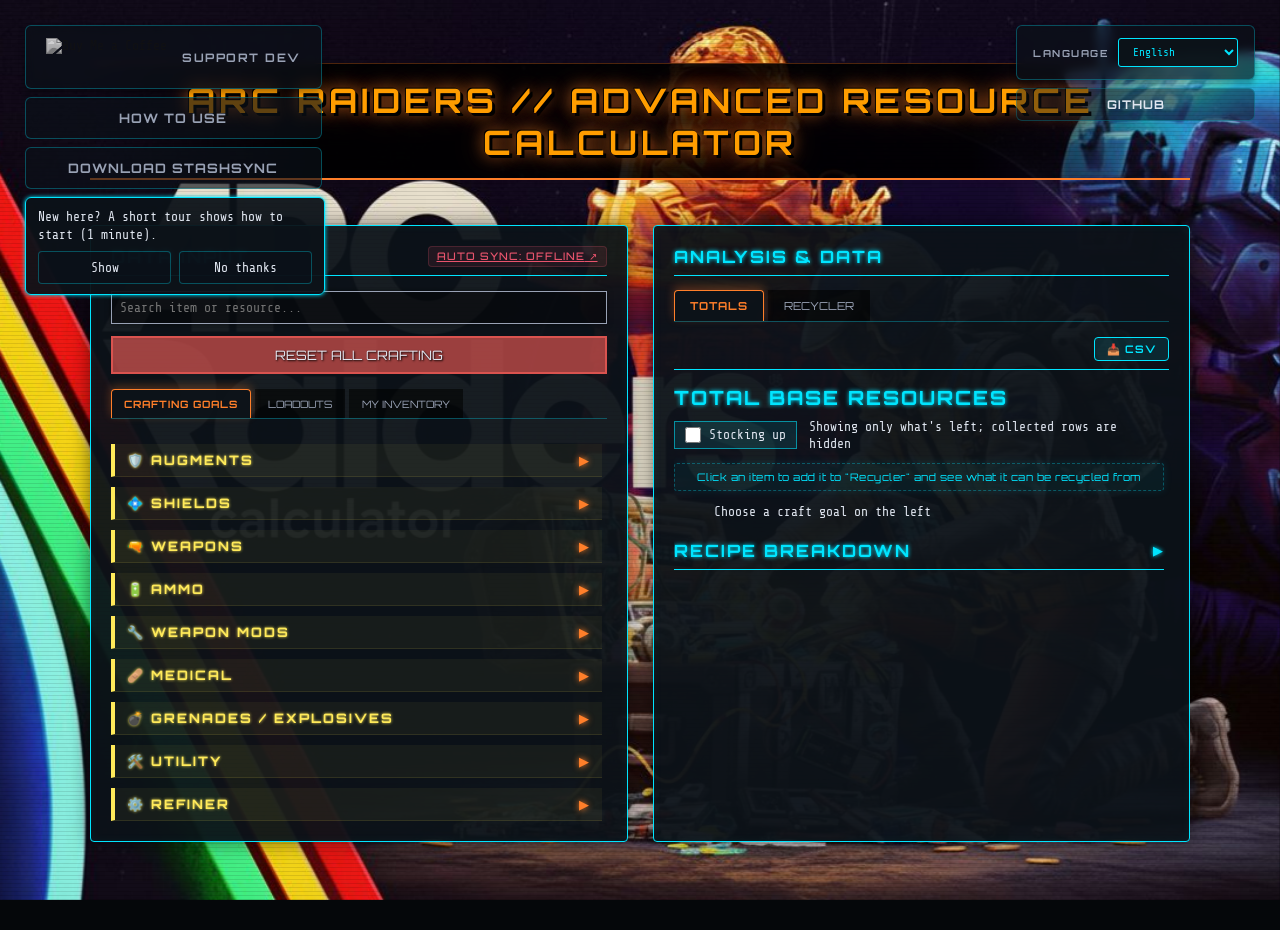
==== index.html @ 9587fd15 "Publish the craft-goal overlay and the current workshop recipes. Stocking up keeps the full material" ====
<!DOCTYPE html>
<html lang="en">

<head>
    <meta charset="UTF-8">
    <meta name="viewport" content="width=device-width, initial-scale=1.0">
    <title>ARC Raiders // Advanced Resource Calculator</title>

    <link rel="icon" href="favicon.ico" sizes="any">
    <link rel="icon" type="image/png" href="favicon.png">
    <link rel="stylesheet" href="style.css?v=49">
</head>

<body>

    <div class="tour-anchor tour-anchor-desktop">
        <a href='https://ko-fi.com/U7U21PU1TF' target='_blank' class="kofi-widget kofi-desktop" aria-label="Support via Ko-fi">
            <img src='https://storage.ko-fi.com/cdn/kofi6.png?v=6' alt='Buy Me a Coffee' />
        </a>
        <button type="button" class="tour-open-btn" data-i18n="tourHow">How to use</button>
        <a class="tour-open-btn tour-download-btn" data-i18n="tourDownload" href="https://github.com/Arccalc/StashSync/releases/latest" target="_blank" rel="noopener">Download StashSync</a>
        <div id="tour-nudge" class="tour-nudge" hidden>
            <p data-i18n="tourNudge">New here? A short tour shows how to start (1 minute).</p>
            <div class="tour-nudge-actions">
                <button type="button" id="tour-nudge-show" data-i18n="tourNudgeShow">Show</button>
                <button type="button" id="tour-nudge-hide" data-i18n="tourNudgeHide">No thanks</button>
            </div>
        </div>
        <div id="tour-menu" class="tour-menu" hidden role="dialog" aria-labelledby="tour-menu-title">
            <div class="tour-menu-head">
                <p id="tour-menu-title" data-i18n="tourHow">How to use</p>
                <button type="button" class="tour-menu-x" data-i18n-aria="tourMenuClose" aria-label="Close">×</button>
            </div>
            <button type="button" data-tour-go="start">
                <span class="tour-menu-name" data-i18n="tourStartTitle">How to start</span>
                <span class="tour-menu-desc" data-i18n="tourStartDesc">Where to begin</span>
            </button>
            <button type="button" data-tour-go="loadouts">
                <span class="tour-menu-name" data-i18n="tourLoadTitle">Loadouts</span>
                <span class="tour-menu-desc" data-i18n="tourLoadDesc">Save a set of gear</span>
            </button>
            <button type="button" data-tour-go="recycler">
                <span class="tour-menu-name" data-i18n="tourRecTitle">Recycler</span>
                <span class="tour-menu-desc" data-i18n="tourRecDesc">What a material comes from</span>
            </button>
        </div>
    </div>

    <div class="lang-stack">
        <div class="lang-switcher lang-desktop" data-i18n-title="langLabel" title="Language">
            <label for="lang-select" class="lang-label" data-i18n="langLabel">Language</label>
            <select id="lang-select" data-i18n-aria="langLabel" aria-label="Language">
                <option value="en">English</option>
                <option value="ru">Русский</option>
                <option value="de">Deutsch</option>
                <option value="fr">Français</option>
            </select>
        </div>
        <a class="source-link" href="https://github.com/Arccalc/arccalc.github.io" target="_blank" rel="noopener" data-i18n="sourceLink" data-i18n-title="sourceLinkTitle" title="Source code">GitHub</a>
    </div>

    <div class="container">
        <h1 class="main-title" data-i18n="mainTitle">ARC Raiders // Advanced Resource Calculator</h1>

        <div class="panel" id="input-panel">
            <div class="panel-header">
                <h2 class="panel-title" data-i18n="dataInput">Data Input</h2>
                <div class="panel-header-tools">
                    <div class="tour-anchor tour-anchor-mobile">
                        <a href='https://ko-fi.com/U7U21PU1TF' target='_blank' class="kofi-widget kofi-mobile" aria-label="Support via Ko-fi">
                            <img src='https://storage.ko-fi.com/cdn/kofi6.png?v=6' alt='Buy Me a Coffee' />
                        </a>
                        <button type="button" class="tour-open-btn" data-i18n="tourHow">How to use</button>
                        <a class="tour-open-btn tour-download-btn" data-i18n="tourDownload" href="https://github.com/Arccalc/StashSync/releases/latest" target="_blank" rel="noopener">Download StashSync</a>
                    </div>
                    <span id="auto-sync-status" class="sync-status offline" data-i18n="autoSyncOffline" data-tour="sync-badge">Auto Sync: Offline</span>
                </div>
            </div>

            <input type="text" id="search-input" data-tour="goals-search" data-i18n-placeholder="searchPlaceholder" placeholder="Search item or resource...">
            <button id="reset-button" data-i18n="resetAll" data-i18n-aria="resetAllAria" aria-label="Reset all crafting, inventory and loadouts.">RESET ALL
                CRAFTING</button>

            <div class="tabs">
                <button class="tab-btn active" data-tab="craft-goals" data-tour="tab-goals" data-i18n="tabGoals">Crafting Goals</button>
                <button class="tab-btn" data-tab="loadouts" data-tour="tab-loadouts" data-i18n="tabLoadouts">Loadouts</button>
                <button class="tab-btn" data-tab="inventory-input" data-tour="tab-inventory" data-i18n="tabInventory">My Inventory</button>
            </div>

            <div class="panel-content">
                <div id="craft-goals" class="tab-content active">
                    <div id="items-container"></div>
                </div>

                <div id="loadouts" class="tab-content">
                    <div id="saved-loadouts-container">
                        <h4 class="section-label" data-i18n="savedLoadouts">SAVED LOADOUTS</h4>
                        <div id="saved-loadouts-list" class="saved-list" data-tour="loadout-list">
                            <div class="empty-state-small" data-i18n="noSavedLoadouts">No saved loadouts yet.</div>
                        </div>
                    </div>

                    <div class="loadout-controls-wrapper compact-toolbar">
                        <div class="toolbar-group main">
                            <input type="text" id="loadout-name-input" data-tour="loadout-name" data-i18n-placeholder="loadoutNamePh" placeholder="Loadout Name (e.g. Eco Run)"
                                class="loadout-input">
                        </div>

                        <div class="toolbar-group actions">
                            <div class="multiplier-wrapper-compact">
                                <span class="mult-label" data-i18n="qty">QTY:</span>
                                <div class="qty-stepper" data-tour="loadout-qty">
                                    <button id="loadout-dec" class="stepper-btn">−</button>
                                    <input type="number" id="loadout-multiplier" value="1" min="1"
                                        class="loadout-input-number">
                                    <button id="loadout-inc" class="stepper-btn">+</button>
                                </div>
                            </div>

                            <button id="save-loadout-btn" class="action-btn primary" data-tour="loadout-save" data-i18n="save">SAVE</button>

                            <button id="clear-loadout-btn" class="icon-btn-danger" data-i18n-title="clearLoadout" title="Clear Current Loadout">
                                🗑️
                            </button>
                        </div>
                    </div>

                    <div class="loadout-ui" data-tour="loadout-slots">
                        <div class="loadout-section">
                            <h4 class="section-label" data-i18n="equipment">EQUIPMENT</h4>
                            <div class="loadout-row equipment-row">
                                <div class="loadout-slot" data-slot="gear" data-filter="Gear Sets">
                                    <div class="slot-placeholder" data-i18n="slotAmplifier">Augment</div>
                                </div>
                                <div class="loadout-slot" data-slot="shield" data-filter="Shields">
                                    <div class="slot-placeholder" data-i18n="slotShield">Shield</div>
                                </div>
                                <div class="loadout-slot weapon-slot" data-slot="primary" data-filter="Weapons">
                                    <div class="slot-placeholder" data-i18n="slotPrimary">Primary</div>
                                </div>
                                <div class="loadout-slot weapon-slot" data-slot="secondary" data-filter="Weapons">
                                    <div class="slot-placeholder" data-i18n="slotSecondary">Secondary</div>
                                </div>
                            </div>
                            <div id="loadout-amp" class="amp-loadout"></div>
                        </div>

                        <div class="loadout-section">
                            <h4 class="section-label" id="backpack-label" data-i18n="backpack">BACKPACK</h4>
                            <div class="backpack-grid" id="backpack-grid"></div>
                        </div>

                        <div class="loadout-section">
                            <h4 class="section-label" data-i18n="pockets">POCKETS & UTILITY</h4>
                            <div class="loadout-row pockets-row">
                                <div id="quick-use-grid" class="flex-group"></div>
                                <div id="dynamic-utility-container" class="flex-group"></div>
                                <div id="secure-pocket-grid" class="flex-group"></div>
                            </div>
                        </div>
                    </div>
                </div>

                <div id="inventory-input" class="tab-content">
                    <div class="inventory-net-worth-card">
                        <span class="net-worth-label" data-i18n="totalInvValue">TOTAL INVENTORY VALUE</span>
                        <div id="total-net-worth" class="net-worth-amount">0 ©</div>
                    </div>

                    <div style="display: flex; gap: 8px; margin-bottom: 15px; flex-wrap: wrap;">
                        <button id="reset-inventory-btn" style="margin-bottom: 0; flex: 1; min-width: 120px;" data-i18n="resetInv">RESET INVENTORY ONLY</button>
                        <button id="filter-hide-empty" class="inv-filter-btn" data-i18n-title="filterHideEmpty" title="Hide Empty">🧹</button>
                        <button id="filter-show-required" class="inv-filter-btn" data-i18n-title="filterNeeded" title="Needed for Craft">🛠️</button>
                    </div>

                    <div id="inventory-container"></div>
                </div>
            </div>
        </div>

        <div class="panel" id="output-panel">
            <h2 class="panel-title" data-i18n="analysis">Analysis & Data</h2>

            <div class="tabs" style="margin-bottom: 15px;">
                <button class="out-tab-btn active" data-tab="output-totals" data-tour="tab-totals" data-i18n="totals">Totals</button>
                <button class="out-tab-btn" data-tab="output-scrapper" data-tour="tab-recycler" data-i18n="recycler">Recycler</button>
            </div>

            <div class="panel-header-wrapper"
                style="display: flex; justify-content: flex-end; align-items: center; border-bottom: 1px solid var(--color-neon-blue); margin-bottom: 15px; padding-bottom: 8px;">
                <button id="export-btn" class="icon-btn" data-action="export-csv" data-i18n-title="exportCsv" title="Export to CSV">📥 CSV</button>
            </div>

            <div class="panel-content">

                <div id="output-totals" class="out-tab-content active">
                    <div class="total-head-row">
                        <h2 class="panel-title total-header"
                            style="border: none; margin: 0; padding: 0;" data-i18n="totalBase">Total Base Resources</h2>
                    </div>
                    <div class="stock-ahead-row" data-tour="stock-toggle">
                        <label class="stock-ahead" for="stock-ahead-toggle">
                            <input type="checkbox" id="stock-ahead-toggle">
                            <span data-i18n="stockAhead">Stocking up</span>
                        </label>
                        <p class="stock-ahead-note" id="stock-ahead-note"></p>
                    </div>

                    <div class="resource-tip-wrap">
                        <div class="interaction-tip resource-tip" id="resource-tip">
                            <span class="resource-tip-text" data-i18n="tipClickResource">Click an item to add it to "Recycler" and see what it can be recycled from</span>
                        </div>
                    </div>

                    <ul id="base-total-list">
                        <div class="empty-state" data-i18n="selectItems">Choose a craft goal on the left</div>
                    </ul>

                    <h2 class="panel-title accordion-title collapsed" data-target="recipe-breakdown-content" data-i18n-acc="recipeBreakdown" data-tour="totals-recipe">Recipe
                        Breakdown <span class="toggle-icon">▶</span></h2>
                    <div id="recipe-breakdown-content" class="accordion-content collapsed" data-tour="totals-recipe-body">
                        <div class="accordion-content-inner">
                            <ul id="recipe-breakdown-list"></ul>
                        </div>
                    </div>
                </div>

                <div id="output-scrapper" class="out-tab-content">
                    <div class="recycler-search">
                        <input type="search" id="recycler-search" data-tour="recycler-search" class="recycler-search-input" autocomplete="off"
                            data-i18n-placeholder="recycleSearch" data-i18n-aria="recycleSearchLabel"
                            placeholder="Find a material…" aria-label="Find a material">
                        <div id="recycler-suggest" class="recycler-suggest" hidden></div>
                    </div>
                    <p class="resource-subtitle" data-i18n="recycleHint">Items that can be recycled into each material.</p>
                    <div id="recycler-cards" class="recycler-cards"></div>
                </div>
            </div>
        </div>
    </div>

    <div id="item-selector-modal" class="modal hidden">
        <div class="modal-content">
            <div class="modal-header">
                <h3 data-i18n="selectItem">Select Item</h3><button id="close-modal-btn">×</button>
            </div>
            <input type="text" id="modal-search" data-i18n-placeholder="modalSearch" placeholder="Search...">
            <div id="modal-items-list" class="modal-list"></div>
        </div>
    </div>

    <script src="items.js?v=7"></script>
    <script src="i18n_items.js?v=2"></script>
    <script src="i18n.js?v=34"></script>
    <script src="amplify.js?v=2"></script>
    <script src="script.js?v=45"></script>
    <link rel="stylesheet" href="tour.css?v=5">
    <script src="tour.js?v=11"></script>
</body>

</html>
---- style.css ----
/* ========================================= */
/* I. CSS VARIABLES & NEON REFINEMENT */
/* ========================================= */
:root {
    --color-neon-blue: #00e5ff;
    --color-accent-orange: #ff7f2a;
    --color-highlight-yellow: #ffea5a;
    --color-neon-gold: #ffb000;
    --neon-glow-gold: 0 0 6px var(--color-neon-gold);
    --color-dark-bg: rgba(3, 5, 8, 1);
    --color-panel: rgba(12, 18, 25, 0.95);
    --color-text: #e0e6f0;
    --color-text-dim: #99a2b5;
    --color-missing: #e9546d;
    --color-enough: #4caf50;

    --neon-glow-blue-sm: 0 0 4px var(--color-neon-blue);
    --neon-glow-blue-lg: 0 0 8px var(--color-neon-blue), 0 0 16px rgba(0, 229, 255, 0.4);
    --neon-glow-orange: 0 0 6px var(--color-accent-orange);
    --neon-glow-yellow-sm: 0 0 3px var(--color-highlight-yellow);
    --shadow-inset: inset 0 0 10px rgba(0, 229, 255, 0.05);
    --border-panel: 1px solid var(--color-neon-blue);
}

/* ========================================= */
/* II. BASE STYLES & LAYOUT */
/* ========================================= */

@font-face {
    font-family: 'Orbitron';
    font-style: normal;
    font-weight: 400 700;
    font-display: swap;
    src: url('fonts/orbitron.woff2') format('woff2');
}

@font-face {
    font-family: 'Share Tech Mono';
    font-style: normal;
    font-weight: 400;
    font-display: swap;
    src: url('fonts/share-tech-mono.woff2') format('woff2');
}

html {
    font-size: 13px;
}

body {
    margin: 0;
    padding: 0;
    background-color: #05070a;
    font-family: 'Share Tech Mono', monospace;
    color: var(--color-text);
    min-height: 100vh;
}

body::before {
    content: "";
    position: fixed;
    inset: 0;
    background: url('bg.jpg') no-repeat center center;
    background-size: cover;
    pointer-events: none;
    z-index: 0;
}

body::after {
    content: "";
    position: fixed;
    inset: 0;
    background: repeating-linear-gradient(0deg, rgba(0, 0, 0, 0.1), rgba(0, 0, 0, 0.1) 1px, transparent 1px, transparent 4px);
    pointer-events: none;
    z-index: 10;
}

.container {
    max-width: 1100px;
    margin: 30px auto;
    padding: 10px;
    display: grid;
    grid-template-columns: 1fr 1fr;
    gap: 25px;
    position: relative;
    z-index: 20;
}

h1,
h2,
h3 {
    font-family: 'Orbitron', sans-serif;
    text-transform: uppercase;
    letter-spacing: 2px;
}

h1.main-title {
    grid-column: 1 / -1;
    text-align: center;
    font-size: 2.6rem;
    font-weight: 900;
    color: #ff9d00;
    text-shadow: 3px 3px 0 #000, -1px -1px 0 #000, 0 0 15px rgba(255, 127, 42, 0.8), 0 0 30px rgba(255, 127, 42, 0.4);
    margin-bottom: 20px;
    background: linear-gradient(90deg, transparent 0%, rgba(0, 0, 0, 0.9) 20%, rgba(0, 0, 0, 0.9) 80%, transparent 100%);
    border-bottom: 2px solid var(--color-accent-orange);
    border-top: 1px solid rgba(255, 127, 42, 0.3);
    padding: 15px 0;
    position: relative;
    z-index: 50;
    letter-spacing: 4px;
}

/* Выбор языка: зеркально Support Dev — fixed справа сверху (Support слева сверху) */
.lang-switcher {
    display: flex;
    align-items: center;
    gap: 10px;
    background: rgba(12, 18, 25, 0.65);
    padding: 12px 16px;
    border: 1px solid rgba(0, 229, 255, 0.3);
    border-radius: 6px;
    backdrop-filter: blur(5px);
    box-shadow: 0 4px 6px rgba(0, 0, 0, 0.3);
    box-sizing: border-box;
    z-index: 2000;
}

.lang-stack {
    position: fixed;
    top: 25px;
    right: 25px;
    z-index: 2000;
    display: flex;
    flex-direction: column;
    align-items: stretch;
    gap: 8px;
    width: max-content;
}

.lang-desktop {
    position: static;
    top: auto;
    right: auto;
}

.lang-label {
    font-size: 0.75rem;
    color: var(--color-text-dim);
    text-transform: uppercase;
    letter-spacing: 1.5px;
    font-family: 'Orbitron', sans-serif;
    font-weight: 700;
    white-space: nowrap;
}

#lang-select {
    background: rgba(12, 18, 25, 0.95);
    color: var(--color-neon-blue);
    border: 1px solid var(--color-neon-blue);
    font-family: 'Share Tech Mono', monospace;
    font-size: 0.85rem;
    padding: 6px 10px;
    cursor: pointer;
    border-radius: 3px;
    min-width: 120px;
}

#lang-select:focus {
    outline: none;
    box-shadow: var(--neon-glow-blue-sm);
}

.sim-note {
    font-size: 0.75rem;
    color: var(--color-text-dim);
}

/* ========================================= */
/* III. PANEL STYLING & STRUCTURE */
/* ========================================= */

.panel {
    background: var(--color-panel);
    border: var(--border-panel);
    padding: 20px;
    box-shadow: var(--shadow-inset), 0 0 20px rgba(0, 0, 0, 0.5);
    position: relative;
    overflow: hidden;
    display: flex;
    flex-direction: column;
    border-radius: 4px;
}

#input-panel,
#output-panel {
    max-height: 88vh;
}

#input-panel .panel-content,
#output-panel .panel-content {
    overflow-y: auto;
    overflow-anchor: none;
    overscroll-behavior: contain;
    scroll-behavior: auto;
    scrollbar-gutter: stable;
    scrollbar-width: thin;
    scrollbar-color: var(--color-accent-orange) rgba(0, 0, 0, 0.3);
    padding-right: 5px;
    margin-right: -10px;
    flex: 1;
}

.panel::before {
    content: '';
    position: absolute;
    top: -4px;
    left: -4px;
    width: 12px;
    height: 12px;
    border-top: 2px solid var(--color-highlight-yellow);
    border-left: 2px solid var(--color-highlight-yellow);
}

.panel::after {
    content: '';
    position: absolute;
    bottom: -4px;
    right: -4px;
    width: 12px;
    height: 12px;
    border-bottom: 2px solid var(--color-highlight-yellow);
    border-right: 2px solid var(--color-highlight-yellow);
}

h2.panel-title {
    font-size: 1.3rem;
    color: var(--color-neon-blue);
    border-bottom: 1px solid var(--color-neon-blue);
    padding-bottom: 8px;
    margin-top: 0;
    text-shadow: var(--neon-glow-blue-sm);
    flex-shrink: 0;
}

h2.panel-title.total-header {
    font-size: 1.5rem;
    padding-bottom: 8px;
    margin-bottom: 12px;
    text-align: left;
}

/* ========================================= */
/* IV. TABS & SEARCH */
/* ========================================= */
.tabs {
    display: flex;
    margin-bottom: 15px;
    border-bottom: 1px solid rgba(0, 229, 255, 0.3);
    flex-shrink: 0;
}

.tabs {
    flex-wrap: wrap;
    row-gap: 6px;
}

.tab-btn {
    background: rgba(0, 0, 0, 0.6);
    color: var(--color-text-dim);
    border: 1px solid transparent;
    border-bottom: none;
    padding: 8px 12px;
    cursor: pointer;
    font-family: 'Orbitron', sans-serif;
    text-transform: uppercase;
    transition: all 0.2s;
    margin-right: 4px;
    font-size: 0.78rem;
    letter-spacing: 0;
    white-space: normal;
    line-height: 1.25;
    text-align: center;
}

.tab-btn:hover {
    color: var(--color-text);
}

.tab-btn.active {
    background: var(--color-panel);
    color: var(--color-accent-orange);
    border-color: var(--color-accent-orange);
    border-radius: 4px 4px 0 0;
    font-weight: bold;
    box-shadow: 0 -3px 10px rgba(255, 127, 42, 0.3);
    z-index: 1;
    position: relative;
    letter-spacing: 1px;
}

.tab-content {
    display: none;
}

.tab-content.active {
    display: block;
}

#search-input,
#modal-search {
    width: 100%;
    padding: 8px;
    margin-bottom: 12px;
    background: rgba(0, 0, 0, 0.4);
    border: 1px solid var(--color-text-dim);
    color: var(--color-text);
    font-family: 'Share Tech Mono', monospace;
    font-size: 1rem;
    box-sizing: border-box;
    box-shadow: 0 0 5px rgba(0, 0, 0, 0.5);
    transition: border-color 0.2s;
    flex-shrink: 0;
}

#search-input:focus,
#modal-search:focus {
    outline: none;
    border-color: var(--color-neon-blue);
    box-shadow: 0 0 8px rgba(0, 229, 255, 0.5);
}

#reset-button,
#reset-inventory-btn {
    width: 100%;
    margin: 0 0 15px;
    display: block;
    height: 38px;
    font-size: 1rem;
    font-family: 'Orbitron', sans-serif;
    border: 2px solid #d9534f;
    color: var(--color-text);
    text-shadow: 1px 1px 2px #000;
    background: rgba(217, 83, 79, 0.7);
    transition: all 0.2s;
    box-sizing: border-box;
    cursor: pointer;
    flex-shrink: 0;
}

#reset-button:hover,
#reset-inventory-btn:hover {
    background: #d9534f;
    box-shadow: 0 0 15px #d9534f;
}

/* ========================================= */
/* V. OUTPUT & COMPONENTS */
/* ========================================= */

.output-divider {
    border-left: 3px solid var(--color-accent-orange);
    padding: 4px 10px;
    margin: 15px 0 8px;
    font-family: 'Orbitron', sans-serif;
    font-size: 0.85rem;
    color: var(--color-accent-orange);
    text-transform: uppercase;
    background: rgba(255, 127, 42, 0.08);
    letter-spacing: 1px;
}

.category-title {
    color: var(--color-highlight-yellow);
    margin: 10px 0 0;
    display: flex;
    align-items: center;
    font-size: 1rem;
    cursor: pointer;
    justify-content: space-between;
    transition: background 0.2s, box-shadow 0.2s;
    padding: 8px 12px;
    background: rgba(255, 234, 90, 0.05);
    border-left: 4px solid var(--color-highlight-yellow);
    border-bottom: 1px solid rgba(255, 234, 90, 0.2);
    user-select: none;
    font-family: 'Orbitron', sans-serif;
    text-shadow: var(--neon-glow-yellow-sm);
}

.category-title:hover {
    background: rgba(255, 234, 90, 0.1);
    box-shadow: 0 0 10px rgba(255, 234, 90, 0.2);
}

.category-title.collapsed {
    border-bottom: 1px solid rgba(255, 234, 90, 0.1);
}

.category-title .toggle-icon {
    font-size: 0.9rem;
    transition: transform 0.3s ease;
    transform: rotate(0deg);
    color: var(--color-accent-orange);
    text-shadow: var(--neon-glow-orange);
}

.category-title:not(.collapsed) .toggle-icon {
    transform: rotate(90deg);
}

.items-list-content.collapsed {
    display: none;
}

.items-list-content-inner {
    padding: 5px 0 0;
    border-left: 1px dashed rgba(255, 255, 255, 0.05);
}

.item-row {
    display: flex;
    justify-content: space-between;
    align-items: center;
    padding: 6px 10px;
    background: rgba(0, 0, 0, 0.2);
    border-bottom: 1px dashed rgba(90, 221, 255, 0.1);
    transition: background 0.3s;
    cursor: default;
}

.item-row:hover {
    background: rgba(0, 229, 255, 0.05);
}

.item-wrapper {
    display: flex;
    align-items: center;
    position: relative;
    padding-right: 15px;
}

/* PREMIUM HIGHLIGHT: Golden Glow for Needed Items */
.item-wrapper.highlight-needed {
    background: linear-gradient(90deg, rgba(255, 174, 0, 0.1) 0%, transparent 100%);
    border-left: 2px solid var(--color-accent-orange);
    padding-left: 10px;
    margin-left: -10px;
}

.item-wrapper.highlight-needed span {
    color: var(--color-accent-orange);
    text-shadow: 0 0 8px rgba(255, 127, 42, 0.5);
    font-weight: bold;
}

.item-icon {
    width: 28px;
    height: 28px;
    margin-right: 10px;
    object-fit: contain;
    border-radius: 4px;
    background: rgba(0, 0, 0, 0.3);
    border: 1px solid rgba(0, 229, 255, 0.1);
}

.item-wrapper.highlight-needed .item-icon {
    border-color: var(--color-accent-orange);
    box-shadow: 0 0 10px rgba(255, 127, 42, 0.3);
}

.item-info-col {
    display: flex;
    flex-direction: column;
}

.tier-pips {
    display: flex;
    gap: 3px;
    margin-top: 2px;
}

.tier-pip {
    width: 8px;
    height: 8px;
    border: 1px solid var(--color-text-dim);
    background: rgba(0, 0, 0, 0.5);
    cursor: pointer;
    transition: all 0.2s;
}

.tier-pip:hover {
    border-color: var(--color-neon-blue);
    box-shadow: 0 0 3px var(--color-neon-blue);
}

.tier-pip.active {
    background: var(--color-neon-blue);
    border-color: var(--color-neon-blue);
    box-shadow: 0 0 5px var(--color-neon-blue);
}

.tier-pip.has-items {
    border-color: var(--color-highlight-yellow);
    background: rgba(255, 234, 90, 0.45);
}

.quantity-control {
    display: flex;
    align-items: center;
    border: 1px solid var(--color-neon-blue);
    box-shadow: 0 0 5px rgba(0, 229, 255, 0.3);
}

.qty-btn {
    background: rgba(0, 229, 255, 0.1);
    color: var(--color-neon-blue);
    border: none;
    width: 28px;
    height: 28px;
    font-weight: bold;
    font-size: 1.1rem;
    font-family: 'Orbitron', sans-serif;
    cursor: pointer;
    transition: all 0.2s;
    line-height: 1;
    padding: 0;
}

.qty-btn:hover {
    background: var(--color-neon-blue);
    color: var(--color-dark-bg);
    box-shadow: 0 0 8px var(--color-neon-blue);
}

.qty-input,
.loadout-input-number {
    appearance: textfield;
    text-align: center;
}

.qty-input::-webkit-outer-spin-button,
.qty-input::-webkit-inner-spin-button,
.loadout-input-number::-webkit-outer-spin-button,
.loadout-input-number::-webkit-inner-spin-button {
    -webkit-appearance: none;
    margin: 0;
}

.inventory-input {
    appearance: auto;
    text-align: center;
}

.inventory-input::-webkit-outer-spin-button,
.inventory-input::-webkit-inner-spin-button {
    -webkit-appearance: auto;
    opacity: 1;
}

.qty-input {
    width: 45px;
    height: 28px;
    background: var(--color-dark-bg);
    border: none;
    color: var(--color-highlight-yellow);
    text-align: center;
    font-family: 'Orbitron', sans-serif;
    font-size: 1rem;
    margin: 0;
    padding: 0;
    box-shadow: inset 0 0 3px rgba(255, 234, 90, 0.5);
}

/* --- КАРТОЧКА ОБЩЕГО КАПИТАЛА --- */
.inventory-net-worth-card {
    background: linear-gradient(135deg, rgba(255, 234, 90, 0.15) 0%, rgba(0, 0, 0, 0.4) 100%);
    border: 1px solid var(--color-highlight-yellow);
    padding: 15px;
    border-radius: 4px;
    margin-bottom: 15px;
    display: flex;
    flex-direction: column;
    align-items: center;
    text-align: center;
    box-shadow: 0 0 15px rgba(255, 234, 90, 0.1);
}

.net-worth-label {
    font-family: 'Orbitron', sans-serif;
    font-size: 0.75rem;
    color: var(--color-highlight-yellow);
    letter-spacing: 2px;
    margin-bottom: 5px;
    opacity: 0.8;
}

.net-worth-amount {
    font-family: 'Orbitron', sans-serif;
    font-size: 2rem;
    font-weight: 900;
    color: var(--color-highlight-yellow);
    text-shadow: 0 0 10px rgba(255, 234, 90, 0.6);
    transition: all 0.3s ease;
}

/* Анимация обновления суммы */
.update-pulse {
    animation: net-worth-pulse 0.5s ease-out;
}

@keyframes net-worth-pulse {
    0% {
        transform: scale(1);
        filter: brightness(1);
    }

    50% {
        transform: scale(1.05);
        filter: brightness(1.5);
        text-shadow: 0 0 20px var(--color-highlight-yellow);
    }

    100% {
        transform: scale(1);
        filter: brightness(1);
    }
}

.inventory-input-container {
    display: flex;
    justify-content: space-between;
    align-items: center;
    margin-bottom: 8px;
    padding: 6px 12px;
    background: rgba(0, 0, 0, 0.4);
    border-left: 3px solid var(--color-accent-orange);
    transition: background 0.2s;
}

.inventory-input-container:hover {
    background: rgba(255, 127, 42, 0.05);
}

/* Дополнения для отображения цен внутри строк инвентаря */
.inv-item-info {
    display: flex;
    flex-direction: column;
}

.inv-price-tag {
    color: var(--color-highlight-yellow);
    font-size: 0.75rem;
    opacity: 0.7;
    font-family: 'Share Tech Mono', monospace;
}

.row-value-disp {
    display: block;
    font-size: 0.75rem;
    color: var(--color-highlight-yellow);
    opacity: 0.6;
    margin-top: 2px;
}

.inventory-input {
    width: 70px;
    height: 28px;
    background: var(--color-dark-bg);
    border: 1px solid var(--color-accent-orange);
    color: var(--color-highlight-yellow);
    text-align: center;
    font-family: 'Orbitron', sans-serif;
    font-size: 1rem;
    box-shadow: 0 0 3px rgba(255, 127, 42, 0.5);
}

/* ========================================= */
/* VI. OUTPUT LISTS */
/* ========================================= */
#base-total-list > li {
    font-size: 1.15rem;
    padding: 10px 12px;
    border-bottom: 1px solid rgba(0, 229, 255, 0.15);
    background: rgba(0, 0, 0, 0.25);
    margin-bottom: 4px;
    line-height: 1.4;
    display: flex;
    justify-content: space-between;
    align-items: center;
}

.res-name {
    font-weight: bold;
    color: var(--color-text);
}

.missing-resource {
    color: var(--color-missing);
    font-weight: bold;
    font-size: 1.3rem;
    text-shadow: 0 0 8px var(--color-missing);
    margin-right: 12px;
}

.enough-resource {
    color: var(--color-enough);
    font-weight: bold;
    font-size: 1.3rem;
    text-shadow: 0 0 8px var(--color-enough);
    margin-right: 12px;
}

.base-total-label {
    font-size: 0.75rem;
    color: var(--color-text-dim);
    font-family: 'Share Tech Mono', monospace;
    display: block;
    text-align: right;
}

#base-total-list > li.total-craft-row {
    flex-direction: column;
    align-items: stretch;
}

.total-craft-head {
    display: flex;
    justify-content: space-between;
    align-items: center;
    width: 100%;
    gap: 8px;
}

.total-craft-head .toggle-arrow {
    display: inline-block;
    width: 14px;
    margin-right: 4px;
    color: var(--color-neon-blue);
    font-size: 0.75rem;
}

#base-total-list .recipe-item-children,
#base-total-list .recipe-item-children li {
    list-style: none;
    margin: 0;
    padding: 0;
}

#craft-total-list li {
    padding: 6px 12px;
    border-bottom: 1px dashed rgba(255, 255, 255, 0.1);
    display: flex;
    justify-content: space-between;
    background: rgba(0, 0, 0, 0.1);
}

.res-qty {
    color: var(--color-accent-orange);
    font-family: 'Orbitron', sans-serif;
}

.res-qty.is-short {
    color: var(--color-missing);
    text-shadow: 0 0 8px var(--color-missing);
}

.res-qty.is-covered {
    color: var(--color-enough);
    text-shadow: 0 0 8px var(--color-enough);
}

.total-head-row {
    display: flex;
    align-items: center;
    justify-content: flex-start;
    gap: 12px;
    flex-wrap: nowrap;
    margin-bottom: 8px;
}

.stock-ahead-row {
    display: flex;
    align-items: center;
    flex-wrap: wrap;
    gap: 8px 12px;
    margin: 0 0 10px;
}

.total-head-row > h2.panel-title {
    flex: 1 1 auto;
    min-width: 0;
    margin-bottom: 0;
    padding-bottom: 0;
    border-bottom: none;
}

.stock-ahead {
    display: inline-flex;
    align-items: center;
    gap: 8px;
    margin: 0;
    padding: 4px 10px;
    border: 1px solid rgba(0, 229, 255, 0.55);
    background: rgba(0, 229, 255, 0.1);
    color: var(--color-text);
    font-size: 13px;
    line-height: 18px;
    cursor: pointer;
    flex: 0 0 auto;
    white-space: nowrap;
}

.stock-ahead:focus-within {
    outline: 2px solid var(--color-highlight-yellow);
    outline-offset: 2px;
}

.stock-ahead span {
    display: flex;
    align-items: center;
    height: auto;
    line-height: 18px;
    font-size: 13px;
}

.stock-ahead input {
    width: 16px;
    height: 16px;
    margin: 0;
    accent-color: #00e5ff;
    flex-shrink: 0;
}

.stock-ahead input:focus-visible {
    outline: 2px solid var(--color-highlight-yellow);
    outline-offset: 2px;
}

.stock-ahead-note {
    margin: 0;
    flex: 1 1 16em;
    min-width: 0;
    font-size: 13px;
    line-height: 1.35;
    color: var(--color-text);
    font-family: 'Share Tech Mono', monospace;
}

@media (max-width: 480px) {
    .total-head-row {
        flex-wrap: wrap;
        align-items: flex-start;
    }

    .total-head-row > h2.panel-title {
        flex: 1 1 100%;
    }
}

.accordion-content {
    max-height: 3000px;
    overflow: hidden;
    transition: max-height 0.4s ease-in-out;
}

.accordion-content.collapsed {
    max-height: 0;
}

.accordion-content-inner {
    padding: 8px 0;
}

#recipe-breakdown-list ul,
#recipe-breakdown-list li {
    list-style: none !important;
    padding: 0;
    margin: 0;
}

#recipe-breakdown-list h4 {
    color: var(--color-highlight-yellow);
    text-shadow: var(--neon-glow-yellow-sm);
    margin: 12px 0 4px;
    border-bottom: 1px dashed rgba(255, 234, 90, 0.3);
    padding-bottom: 4px;
    font-size: 1.1rem;
    font-family: 'Orbitron', sans-serif;
}

.craft-item-toggle {
    display: flex;
    justify-content: space-between;
    align-items: center;
    padding: 4px 8px;
    border-left: 2px solid rgba(0, 229, 255, 0.5);
    font-size: 0.95rem;
    background: rgba(0, 0, 0, 0.15);
    color: var(--color-text);
    cursor: pointer;
    user-select: none;
    transition: all 0.2s;
}

.craft-item-toggle.base-resource {
    border-left: 2px solid var(--color-accent-orange);
    color: var(--color-text-dim);
    background: rgba(255, 127, 42, 0.05);
    cursor: default;
}

.craft-item-toggle:hover {
    background: rgba(0, 229, 255, 0.1);
}

.craft-item-toggle.base-resource:hover {
    background: rgba(255, 127, 42, 0.1);
}

.craft-item-toggle.expanded {
    background: rgba(0, 229, 255, 0.2);
    border-left: 2px solid var(--color-neon-blue);
}

.recipe-item-children {
    max-height: 2000px;
    overflow: hidden;
    transition: max-height 0.4s ease-in-out;
    padding: 0;
    margin: 0;
}

.recipe-item-children.collapsed {
    max-height: 0;
}

.recipe-item-children-inner {
    padding-left: 12px;
    margin: 4px 0 4px 4px;
    border-left: 1px solid rgba(255, 255, 255, 0.1);
}

.craft-item-toggle .toggle-arrow {
    transition: transform 0.3s;
    display: inline-block;
    margin-right: 6px;
    color: var(--color-neon-blue);
    font-size: 0.75rem;
    transform: rotate(0deg);
}

.craft-item-toggle.expanded .toggle-arrow {
    transform: rotate(90deg);
}

.craft-item-toggle.base-resource .toggle-arrow:before {
    content: '•';
    margin-right: 6px;
    color: var(--color-accent-orange);
    font-size: 1.1rem;
    display: inline-block;
}

.craft-item-toggle.base-resource .toggle-arrow {
    transform: none !important;
}

.accordion-title {
    color: var(--color-highlight-yellow);
    border-bottom: 1px solid var(--color-highlight-yellow);
    padding: 8px 0;
    margin-top: 20px;
    text-shadow: var(--neon-glow-yellow-sm);
    cursor: pointer;
    display: flex;
    justify-content: space-between;
    align-items: center;
    user-select: none;
    transition: background 0.2s;
}

.accordion-title:hover {
    background: rgba(255, 234, 90, 0.05);
}

.accordion-title .toggle-icon {
    font-size: 0.9rem;
    transition: transform 0.3s ease;
    transform: rotate(0deg);
    color: var(--color-neon-blue);
    text-shadow: var(--neon-glow-blue-sm);
}

.accordion-title:not(.collapsed) .toggle-icon {
    transform: rotate(90deg);
}

/* ========================================= */
/* VII. KO-FI WIDGET (UNIFIED DESIGN) */
/* ========================================= */

/* ЕДИНЫЙ КЛАСС С ДИЗАЙНОМ И АНИМАЦИЯМИ ДЛЯ ВСЕХ УСТРОЙСТВ */
.kofi-widget {
    display: flex;
    align-items: center;
    gap: 15px;
    background: rgba(12, 18, 25, 0.65);
    padding: 12px 20px;
    border: 1px solid rgba(0, 229, 255, 0.3);
    border-radius: 6px;
    backdrop-filter: blur(5px);
    text-decoration: none;
    transition: all 0.3s cubic-bezier(0.25, 0.8, 0.25, 1);
    box-shadow: 0 4px 6px rgba(0, 0, 0, 0.3);
    box-sizing: border-box;
}

.kofi-widget::after {
    content: var(--kofi-label, "SUPPORT DEV");
    font-family: 'Orbitron', sans-serif;
    font-size: 0.9rem;
    font-weight: 700;
    color: var(--color-text-dim);
    letter-spacing: 1.5px;
    transition: color 0.3s ease;
}

.kofi-widget img {
    height: 38px !important;
    width: auto;
    filter: grayscale(100%) opacity(0.8);
    transition: all 0.3s ease;
    vertical-align: middle;
}

/* ЭФФЕКТЫ ПРИ НАВЕДЕНИИ (одинаково для всех) */
.kofi-widget:hover {
    background: rgba(12, 18, 25, 0.98);
    border-color: var(--color-neon-blue);
    box-shadow: var(--neon-glow-blue-lg);
    transform: translateY(2px) scale(1.02);
}

.kofi-widget:hover img {
    filter: grayscale(0%) opacity(1);
    transform: scale(1.1) rotate(-5deg);
}

.kofi-widget:hover::after {
    color: var(--color-neon-blue);
    text-shadow: 0 0 8px rgba(0, 229, 255, 0.8);
}

/* 1. ПОВЕДЕНИЕ НА ДЕСКТОПЕ (Левый верхний угол) */
.kofi-desktop {
    position: fixed;
    top: 25px;
    left: 25px;
    z-index: 2000;
}

/* 2. ПОВЕДЕНИЕ НА ТЕЛЕФОНЕ (Справа от заголовка) */
.kofi-mobile {
    display: none !important; /* По умолчанию скрыта */
}

/* Шапка ввода: заголовок слева, автосинк справа, отступ от краёв панели одинаковый */
#input-panel .panel-header {
    display: flex;
    justify-content: space-between;
    align-items: center;
    gap: 12px;
    flex-wrap: wrap;
    border-bottom: 1px solid var(--color-neon-blue);
    padding-bottom: 8px;
    margin-bottom: 15px;
}

#input-panel .panel-header > h2.panel-title {
    flex: 1 1 140px;
    min-width: 0;
    border-bottom: none;
    padding-bottom: 0;
    margin: 0;
}

#auto-sync-status {
    white-space: normal;
    text-align: right;
    line-height: 1.25;
    max-width: 100%;
}

.panel-header-tools {
    display: flex;
    align-items: center;
    gap: 10px;
    margin-left: auto;
}

/* ========================================= */
/* VIII. EXPORT BUTTON */
/* ========================================= */
.icon-btn {
    background: rgba(0, 229, 255, 0.1);
    border: 1px solid var(--color-neon-blue);
    color: var(--color-neon-blue);
    font-family: 'Orbitron', sans-serif;
    font-size: 0.8rem;
    padding: 4px 12px;
    cursor: pointer;
    transition: all 0.3s ease;
    border-radius: 4px;
    display: flex;
    align-items: center;
    gap: 6px;
    text-transform: uppercase;
    font-weight: bold;
    letter-spacing: 1px;
    margin-left: 10px;
}

.icon-btn:hover {
    background: var(--color-neon-blue);
    color: var(--color-dark-bg);
    box-shadow: 0 0 10px var(--color-neon-blue);
    transform: translateY(-1px);
}

.icon-btn:active {
    transform: translateY(1px);
}

/* ========================================= */
/* IX. LOADOUTS SYSTEM */
/* ========================================= */
#saved-loadouts-container {
    margin-bottom: 15px;
}

.saved-list {
    display: flex;
    flex-wrap: wrap;
    gap: 8px;
    margin-top: 8px;
    list-style: none;
    padding: 0;
}

.empty-state-small {
    font-size: 0.8rem;
    color: var(--color-text-dim);
    font-style: italic;
}

.saved-loadout-chip {
    display: flex;
    align-items: center;
    background: rgba(0, 0, 0, 0.6);
    border: 1px solid var(--color-text-dim);
    border-radius: 4px;
    padding: 0;
    cursor: pointer;
    transition: all 0.2s;
    font-size: 0.9rem;
    overflow: hidden;
}

.saved-loadout-chip:hover {
    border-color: var(--color-neon-blue);
    box-shadow: 0 0 8px rgba(0, 229, 255, 0.4);
    background: rgba(0, 229, 255, 0.05);
}

.saved-loadout-name {
    padding: 6px 10px;
    color: var(--color-text);
}

.saved-loadout-chip:hover .saved-loadout-name {
    color: var(--color-neon-blue);
    text-shadow: 0 0 5px var(--color-neon-blue);
}

.saved-loadout-chip.selected {
    border-color: var(--color-accent-orange);
    background: rgba(255, 127, 42, 0.15);
    box-shadow: 0 0 8px rgba(255, 127, 42, 0.4);
}

.saved-loadout-chip.selected .saved-loadout-name {
    color: var(--color-accent-orange);
    font-weight: bold;
    text-shadow: none;
}

.delete-saved-btn {
    background: transparent;
    color: var(--color-text-dim);
    border: none;
    border-left: 1px solid rgba(255, 255, 255, 0.1);
    padding: 0 12px;
    cursor: pointer;
    display: flex;
    align-items: center;
    justify-content: center;
    transition: all 0.2s;
    height: 100%;
    font-size: 1.1rem;
}

.delete-saved-btn:hover {
    background: var(--color-missing);
    color: white;
    text-shadow: 0 0 5px rgba(0, 0, 0, 0.5);
}

.loadout-controls-wrapper.compact-toolbar {
    display: flex;
    align-items: center;
    gap: 10px;
    margin-bottom: 20px;
    padding: 10px;
    background: rgba(0, 229, 255, 0.05);
    border: 1px solid rgba(0, 229, 255, 0.2);
    border-radius: 4px;
}

.toolbar-group {
    display: flex;
    align-items: center;
    gap: 10px;
}

.toolbar-group.main {
    flex: 1;
    justify-content: space-between;
}

.toolbar-group.actions {
    flex-shrink: 0;
}

.loadout-input {
    width: 100%;
    background: rgba(0, 0, 0, 0.3);
    border: 1px solid var(--color-text-dim);
    color: var(--color-highlight-yellow);
    padding: 8px 12px;
    font-family: 'Orbitron', sans-serif;
    font-size: 0.95rem;
    transition: border-color 0.2s;
    border-radius: 3px;
}

.loadout-input:focus {
    border-color: var(--color-neon-blue);
    outline: none;
    box-shadow: 0 0 5px rgba(0, 229, 255, 0.2);
}

.multiplier-wrapper-compact {
    display: flex;
    align-items: center;
    gap: 8px;
    margin-right: 5px;
}

.mult-label {
    color: var(--color-text-dim);
    font-size: 0.8rem;
    font-weight: bold;
    letter-spacing: 1px;
}

.qty-stepper {
    display: flex;
    align-items: center;
    background: rgba(0, 0, 0, 0.3);
    border: 1px solid var(--color-text-dim);
    border-radius: 3px;
    height: 34px;
    overflow: hidden;
    transition: border-color 0.2s;
}

.qty-stepper:hover {
    border-color: var(--color-neon-blue);
}

.stepper-btn {
    background: rgba(0, 229, 255, 0.1);
    border: none;
    color: var(--color-neon-blue);
    width: 26px;
    height: 100%;
    cursor: pointer;
    font-weight: bold;
    font-size: 1.2rem;
    line-height: 1;
    display: flex;
    align-items: center;
    justify-content: center;
    transition: all 0.2s;
}

.stepper-btn:hover {
    background: var(--color-neon-blue);
    color: #000;
}

.loadout-input-number {
    background: transparent;
    border: none;
    border-left: 1px solid rgba(255, 255, 255, 0.1);
    border-right: 1px solid rgba(255, 255, 255, 0.1);
    color: var(--color-highlight-yellow);
    width: 35px;
    height: 100%;
    text-align: center;
    font-family: 'Orbitron', sans-serif;
    font-size: 1rem;
}

.loadout-input-number:focus {
    outline: none;
    background: rgba(255, 234, 90, 0.1);
}

.action-btn.primary {
    background: rgba(0, 229, 255, 0.15);
    border: 1px solid var(--color-neon-blue);
    color: var(--color-neon-blue);
    font-family: 'Orbitron', sans-serif;
    font-weight: bold;
    padding: 0 20px;
    height: 34px;
    cursor: pointer;
    transition: all 0.2s;
    border-radius: 3px;
    letter-spacing: 1px;
}

.action-btn.primary:hover {
    background: var(--color-neon-blue);
    color: #000;
    box-shadow: 0 0 10px var(--color-neon-blue);
}

.icon-btn-danger {
    background: transparent;
    border: 1px solid var(--color-missing);
    color: var(--color-missing);
    width: 34px;
    height: 34px;
    display: flex;
    align-items: center;
    justify-content: center;
    cursor: pointer;
    border-radius: 3px;
    transition: all 0.2s;
    font-size: 1rem;
}

.icon-btn-danger:hover {
    background: var(--color-missing);
    color: #fff;
    box-shadow: 0 0 8px var(--color-missing);
}

@media (max-width: 992px) {
    .container {
        grid-template-columns: 1fr;
        gap: 20px;
        margin: 20px auto;
        padding: 10px;
        max-width: 100%;
    }

    h1.main-title {
        font-size: 2rem;
    }

    .panel {
        max-height: none;
        padding: 15px;
    }

    #input-panel,
    #output-panel {
        max-height: 80vh;
    }

    .tab-btn {
        padding: 10px 10px;
        font-size: 0.8rem;
    }
}

/* ========================================= */
/* АДАПТИВ ПОД ТЕЛЕФОНЫ (768px и меньше) */
/* ========================================= */
@media (max-width: 768px) {
    
    /* 1. Прячем ПК-кнопку */
    .kofi-desktop {
        display: none !important;
    }

    /* На узком экране язык идёт в потоке над заголовком, а не поверх него. */
    .lang-stack {
        position: static;
        top: auto;
        right: auto;
        width: fit-content;
        margin: 12px 12px 0 auto;
        gap: 6px;
    }

    .lang-switcher {
        padding: 8px 10px;
        gap: 6px;
    }

    #auto-sync-status {
        display: none;
    }

    .lang-label {
        display: none;
    }

    #lang-select {
        min-width: 96px;
        font-size: 0.8rem;
        padding: 4px 6px;
    }

    /* 2. Показываем мобильную кнопку */
    .kofi-mobile {
        display: flex !important;
        position: static !important;
        padding: 5px 12px;
        gap: 8px; /* Чуть меньше зазор для компактности */
        border-radius: 4px;
        box-shadow: none; /* Убираем тень, чтобы не выбивалась из шапки */
    }

    /* 3. Центрируем в шапке панели */
    .panel-header {
        display: flex;
        justify-content: space-between;
        align-items: center;
        border-bottom: 1px solid var(--color-neon-blue);
        padding-bottom: 8px;
        margin-bottom: 15px;
    }

    h2.panel-title {
        border-bottom: none;
        padding-bottom: 0;
        margin: 0;
    }

    /* 4. Масштабируем дизайн под телефон */
    .kofi-mobile img {
        height: 28px !important;
    }

    .kofi-mobile::after {
        font-size: 0.75rem; /* Текст чуть меньше */
        letter-spacing: 1px;
    }
}

@media (max-width: 480px) {
    /* Если экран совсем узкий — прячем текст SUPPORT DEV, оставляем только иконку */
    .kofi-mobile::after {
        display: none;
    }
    
    .kofi-mobile {
        padding: 5px 8px;
    }
}

/* COMPACT LOADOUT UI STYLES */
.loadout-ui {
    display: flex;
    flex-direction: column;
    gap: 15px;
}

.loadout-section {
    display: flex;
    flex-direction: column;
    gap: 5px;
}

.section-label {
    color: var(--color-text-dim);
    font-size: 0.75rem;
    margin: 0;
    border-bottom: 1px solid rgba(255, 255, 255, 0.05);
    padding-bottom: 2px;
}

.loadout-row {
    display: flex;
    gap: 8px;
    flex-wrap: wrap;
}

.flex-group {
    display: flex;
    gap: 8px;
}

.backpack-grid {
    display: grid;
    grid-template-columns: repeat(auto-fill, minmax(50px, 1fr));
    gap: 8px;
}

.loadout-slot {
    width: 54px;
    height: 54px;
    background: rgba(0, 0, 0, 0.4);
    border: 1px solid rgba(0, 229, 255, 0.3);
    border-radius: 3px;
    position: relative;
    cursor: pointer;
    display: flex;
    align-items: center;
    justify-content: center;
    transition: all 0.2s;
    overflow: hidden;
}

.loadout-slot:hover {
    border-color: var(--color-accent-orange);
    box-shadow: 0 0 10px rgba(255, 127, 42, 0.2);
}

.loadout-slot.weapon-slot {
    width: 90px;
}

.loadout-slot[data-slot="gear"],
.loadout-slot[data-slot="shield"],
.loadout-slot[data-slot="primary"],
.loadout-slot[data-slot="secondary"] {
    width: auto;
    min-width: 90px;
    max-width: 140px;
    padding: 4px;
}

.slot-placeholder {
    overflow-wrap: anywhere;
}

.loadout-slot.secure {
    border-color: var(--color-highlight-yellow);
}

.slot-placeholder {
    color: rgba(255, 255, 255, 0.6);
    font-size: 0.75rem;
    font-weight: 700;
    text-transform: uppercase;
    text-align: center;
    line-height: 1.2;
    word-wrap: break-word;
    width: 100%;
    text-shadow: 0 0 5px rgba(0, 0, 0, 0.8);
    pointer-events: none;
}

.slot-content {
    display: flex;
    flex-direction: column;
    align-items: center;
    width: 100%;
}

.slot-icon {
    width: 34px;
    height: 34px;
    object-fit: contain;
    display: block;
    position: relative;
    z-index: 2;
}

.slot-tier {
    position: absolute;
    top: 2px;
    left: 4px;
    color: var(--color-neon-blue);
    font-size: 0.75rem;
    font-family: 'Orbitron', sans-serif;
    font-weight: bold;
    text-shadow: 0 0 5px var(--color-neon-blue);
    z-index: 10;
}

.slot-qty {
    position: absolute;
    bottom: 1px;
    right: 1px;
    background: rgba(0, 0, 0, 0.8);
    color: var(--color-highlight-yellow);
    font-size: 0.75rem;
    padding: 0 3px;
    border-radius: 2px;
    font-family: 'Orbitron', sans-serif;
}

.remove-slot-item {
    position: absolute;
    top: 0;
    right: 0;
    background: rgba(233, 84, 109, 0.8);
    color: white;
    width: 14px;
    height: 14px;
    display: flex;
    align-items: center;
    justify-content: center;
    font-size: 10px;
    opacity: 0;
    transition: opacity 0.2s;
    z-index: 5;
}

.loadout-slot:hover .remove-slot-item {
    opacity: 1;
}

.modal {
    position: fixed;
    inset: 0;
    background: rgba(0, 0, 0, 0.85);
    z-index: 3000;
    display: flex;
    align-items: center;
    justify-content: center;
}

.modal.hidden {
    display: none;
}

.modal-content {
    background: var(--color-panel);
    border: 1px solid var(--color-neon-blue);
    width: 90%;
    max-width: 500px;
    max-height: 80vh;
    display: flex;
    flex-direction: column;
    padding: 20px;
    border-radius: 6px;
    box-shadow: 0 0 30px rgba(0, 229, 255, 0.2);
}

.modal-header {
    display: flex;
    justify-content: space-between;
    align-items: center;
    margin-bottom: 15px;
}

.modal-header h3 {
    margin: 0;
    color: var(--color-neon-blue);
}

#close-modal-btn {
    background: none;
    border: none;
    color: var(--color-text);
    font-size: 1.5rem;
    cursor: pointer;
}

#modal-items-list {
    overflow-y: auto;
    overflow-anchor: none;
    overscroll-behavior: contain;
    scroll-behavior: auto;
    scrollbar-width: thin;
    scrollbar-color: var(--color-accent-orange) rgba(0, 0, 0, 0.3);
    flex: 1;
    margin-top: 10px;
    border-top: 1px solid rgba(255, 255, 255, 0.1);
}

.modal-item-row {
    display: flex;
    align-items: center;
    justify-content: space-between;
    padding: 8px 12px;
    cursor: pointer;
    border-bottom: 1px dashed rgba(255, 255, 255, 0.05);
    transition: background 0.2s;
}

.modal-item-info {
    display: flex;
    align-items: center;
}

.modal-item-row .tier-pips {
    display: flex;
    gap: 4px;
}

.modal-item-row .tier-pip {
    width: 12px;
    height: 12px;
    border: 1px solid var(--color-text-dim);
    background: rgba(0, 0, 0, 0.5);
    cursor: pointer;
    transition: all 0.2s;
}

.modal-item-row .tier-pip:hover {
    border-color: var(--color-neon-blue);
    box-shadow: 0 0 5px var(--color-neon-blue);
    background: rgba(0, 229, 255, 0.2);
}

.modal-item-row:hover {
    background: rgba(0, 229, 255, 0.1);
}

.modal-stack-controls {
    display: flex;
    align-items: center;
    gap: 8px;
}

.modal-add-btn {
    background: rgba(0, 229, 255, 0.2);
    border: 1px solid var(--color-neon-blue);
    color: var(--color-neon-blue);
    font-family: 'Orbitron', sans-serif;
    font-size: 0.8rem;
    padding: 4px 10px;
    cursor: pointer;
    transition: all 0.2s;
    border-radius: 3px;
    text-transform: uppercase;
}

.modal-add-btn:hover {
    background: var(--color-neon-blue);
    color: #000;
    box-shadow: 0 0 8px var(--color-neon-blue);
}

.modal-category-group {
    margin-bottom: 5px;
}

.modal-category-title {
    color: var(--color-highlight-yellow);
    display: flex;
    align-items: center;
    justify-content: space-between;
    font-size: 0.95rem;
    cursor: pointer;
    transition: background 0.2s;
    padding: 8px 12px;
    background: rgba(255, 234, 90, 0.05);
    border-left: 3px solid var(--color-highlight-yellow);
    border-bottom: 1px solid rgba(255, 234, 90, 0.2);
    user-select: none;
    font-family: 'Orbitron', sans-serif;
    text-shadow: var(--neon-glow-yellow-sm);
}

.modal-category-title:hover {
    background: rgba(255, 234, 90, 0.1);
}

.modal-category-title .toggle-icon {
    font-size: 0.8rem;
    color: var(--color-accent-orange);
    transition: transform 0.3s ease;
}

.modal-category-title.collapsed .toggle-icon {
    transform: rotate(0deg);
}

.modal-category-title:not(.collapsed) .toggle-icon {
    transform: rotate(90deg);
}

/* ========================================= */
/* X. ADVANCED INVENTORY UI & FILTERS */
/* ========================================= */
.inv-filter-btn {
    background: rgba(0, 0, 0, 0.4);
    border: 1px solid var(--color-text-dim);
    color: var(--color-text);
    border-radius: 3px;
    width: 38px;
    height: 38px;
    display: flex;
    align-items: center;
    justify-content: center;
    font-size: 1.2rem;
    cursor: pointer;
    transition: all 0.2s;
    flex-shrink: 0;
}

.inv-filter-btn:hover {
    background: rgba(0, 229, 255, 0.1);
    border-color: var(--color-neon-blue);
    box-shadow: 0 0 8px rgba(0, 229, 255, 0.3);
}

.inv-filter-btn.active {
    background: rgba(0, 229, 255, 0.2);
    border-color: var(--color-neon-blue);
    color: #fff;
    box-shadow: inset 0 0 5px rgba(0, 229, 255, 0.5), 0 0 10px rgba(0, 229, 255, 0.4);
    text-shadow: 0 0 5px var(--color-neon-blue);
}

.inventory-calc-wrapper {
    display: flex;
    align-items: center;
    gap: 6px;
}

.inv-stack-group {
    display: flex;
    align-items: center;
    background: rgba(0, 0, 0, 0.5);
    border: 1px solid var(--color-text-dim);
    border-radius: 3px;
    padding: 2px 4px;
    transition: border-color 0.2s;
}

.inv-stack-group:focus-within {
    border-color: var(--color-neon-blue);
    box-shadow: 0 0 5px rgba(0, 229, 255, 0.2);
}

.inv-icon {
    font-size: 0.8rem;
    margin-right: 2px;
    filter: grayscale(0.5);
}

.inv-stepper {
    background: transparent;
    border: none;
    color: var(--color-neon-blue);
    cursor: pointer;
    font-weight: bold;
    font-size: 1.1rem;
    padding: 0 4px;
    display: flex;
    align-items: center;
    justify-content: center;
    transition: color 0.2s, text-shadow 0.2s;
}

.inv-stepper:hover {
    color: var(--color-highlight-yellow);
    text-shadow: 0 0 5px var(--color-highlight-yellow);
}

.inv-stack-input {
    width: 35px;
    height: 24px;
    background: transparent;
    border: none;
    color: var(--color-neon-blue);
    text-align: center;
    font-family: 'Orbitron', sans-serif;
    font-size: 1rem;
    outline: none;
    -moz-appearance: textfield;
}

.inv-stack-input::placeholder {
    color: rgba(255, 255, 255, 0.1);
}

.inv-stack-input::-webkit-outer-spin-button,
.inv-stack-input::-webkit-inner-spin-button {
    -webkit-appearance: none;
    margin: 0;
}

.inv-total-display {
    width: 60px;
    text-align: right;
    color: var(--color-text-dim);
    font-size: 0.9rem;
    font-family: 'Orbitron', sans-serif;
    padding-left: 5px;
}

.inv-total-display.has-items {
    color: var(--color-highlight-yellow);
    font-weight: bold;
    text-shadow: 0 0 5px rgba(255, 234, 90, 0.4);
}

/* ========================================= */
/* XI. RIGHT PANEL TABS & SCRAPPER UI */
/* ========================================= */
.out-tab-btn {
    background: rgba(0, 0, 0, 0.6);
    color: var(--color-text-dim);
    border: 1px solid transparent;
    border-bottom: none;
    padding: 8px 15px;
    cursor: pointer;
    font-family: 'Orbitron', sans-serif;
    text-transform: uppercase;
    transition: all 0.2s;
    margin-right: 4px;
    font-size: 0.85rem;
}

.out-tab-btn:hover {
    color: var(--color-text);
}

.out-tab-btn.active {
    background: var(--color-panel);
    color: var(--color-accent-orange);
    border-color: var(--color-accent-orange);
    border-radius: 4px 4px 0 0;
    font-weight: bold;
    box-shadow: 0 -3px 10px rgba(255, 127, 42, 0.3);
    z-index: 1;
    position: relative;
    letter-spacing: 1px;
}

.out-tab-btn.tab-alert {
    animation: tab-pulse 1.5s infinite;
    border-color: var(--color-accent-orange) !important;
    color: var(--color-accent-orange) !important;
}

@keyframes tab-pulse {
    0% {
        box-shadow: 0 0 0 transparent;
        background: color-mix(in srgb, var(--color-accent-orange) 5%, transparent);
    }

    50% {
        box-shadow: 0 0 15px color-mix(in srgb, var(--color-accent-orange) 60%, transparent);
        background: color-mix(in srgb, var(--color-accent-orange) 20%, transparent);
        text-shadow: 0 0 8px var(--color-accent-orange);
    }

    100% {
        box-shadow: 0 0 0 transparent;
        background: color-mix(in srgb, var(--color-accent-orange) 5%, transparent);
    }
}

.out-tab-content {
    display: none;
}

.out-tab-content.active {
    display: block;
}

#output-scrapper {
    --row-bg: #0e141c;
    --color-row-full: #6da96f;
    --color-row-partial: #e38f57;
    --color-row-empty: #dd5f74;
    --color-resource-quiet: #c5d0e0;
}

.recycler-search {
    margin: 0 0 10px;
}

.recycler-search-input {
    width: 100%;
    box-sizing: border-box;
    padding: 8px 10px 8px 34px;
    background-color: rgba(0, 0, 0, 0.4);
    background-image: url("data:image/svg+xml,%3Csvg xmlns='http://www.w3.org/2000/svg' viewBox='0 0 16 16'%3E%3Ccircle cx='7' cy='7' r='4.2' fill='none' stroke='%2399a2b5' stroke-width='1.6'/%3E%3Cpath d='M10.2 10.2 L13.5 13.5' stroke='%2399a2b5' stroke-width='1.6' stroke-linecap='round'/%3E%3C/svg%3E");
    background-repeat: no-repeat;
    background-position: 10px center;
    background-size: 14px;
    border: 1px solid var(--color-text-dim);
    color: var(--color-text);
    font-family: 'Share Tech Mono', monospace;
    font-size: 14px;
}

.recycler-search-input:focus,
.recycler-search-input:focus-visible,
.recycler-suggest-btn:focus-visible,
.recycler-card-head:focus-visible,
.recycler-card-x:focus-visible,
.recycler-clear:focus-visible,
.recycler-more:focus-visible {
    outline: 2px solid var(--color-neon-blue);
    outline-offset: 2px;
    border-color: var(--color-neon-blue);
}

.recycler-suggest {
    display: flex;
    flex-direction: column;
    gap: 4px;
    margin-top: 6px;
}

.recycler-suggest[hidden],
.recycler-card-body[hidden] {
    display: none;
}

.recycler-suggest-btn,
.recycler-card-head,
.recycler-more {
    font-family: 'Share Tech Mono', monospace;
    cursor: pointer;
}

.recycler-suggest-btn {
    display: block;
    width: 100%;
    box-sizing: border-box;
    padding: 8px 12px;
    text-align: left;
    background: var(--row-bg);
    border: 1px solid rgba(0, 229, 255, 0.28);
    color: var(--color-text);
    font-size: 14px;
}

.recycler-suggest-btn:hover,
.recycler-card-head:hover,
.recycler-more:hover {
    background: rgba(0, 229, 255, 0.1);
}

.recycler-cards,
.recycler-card-body,
.recycler-suggest {
    overflow: visible;
    max-height: none;
}

.recycler-empty {
    margin: 0 0 8px;
    padding: 12px;
    background: var(--row-bg);
    border-left: 3px solid var(--color-text-dim);
    color: var(--color-resource-quiet);
    font-family: 'Share Tech Mono', monospace;
    font-size: 13px;
    line-height: 1.35;
}

.recycler-clear {
    display: block;
    margin: 0 0 8px auto;
    padding: 2px 0 6px;
    background: none;
    border: 0;
    color: var(--color-neon-blue);
    font-family: 'Share Tech Mono', monospace;
    font-size: 13px;
    line-height: 1.35;
    cursor: pointer;
}

.recycler-clear:hover {
    color: var(--color-text);
}

.recycler-card {
    margin: 0 0 8px;
}

.recycler-card-top {
    position: relative;
    display: flex;
    align-items: stretch;
    background: var(--row-bg);
    border-bottom: 1px solid rgba(0, 229, 255, 0.12);
}

.recycler-card-head {
    position: relative;
    display: flex;
    align-items: center;
    gap: 8px;
    flex: 1 1 auto;
    min-width: 0;
    box-sizing: border-box;
    margin: 0;
    padding: 8px 8px 8px 14px;
    background: transparent;
    border: 0;
    color: var(--color-text);
    text-align: left;
}

.recycler-card-x {
    flex: 0 0 44px;
    width: 44px;
    min-width: 44px;
    min-height: 44px;
    margin: 0;
    padding: 0;
    border: 0;
    background: transparent;
    color: var(--color-resource-quiet);
    font-family: 'Share Tech Mono', monospace;
    font-size: 22px;
    line-height: 1;
    cursor: pointer;
}

.recycler-card-x:hover {
    color: var(--color-text);
    background: rgba(197, 208, 224, 0.14);
}

.recycler-card-top::before,
.recycler-source::before {
    content: '';
    position: absolute;
    left: 0;
    top: 0;
    bottom: 0;
    width: 3px;
}

.recycler-card-top::before {
    background: var(--color-neon-blue);
}

.recycler-arrow {
    flex: 0 0 16px;
    color: var(--color-neon-blue);
    font-size: 14px;
    line-height: 1;
}

.recycler-card-head .item-icon,
.recycler-source .item-icon {
    width: 28px;
    height: 28px;
    flex: 0 0 28px;
    margin: 0;
}

.recycler-card-text,
.recycler-source-text {
    display: flex;
    flex-direction: column;
    flex: 1 1 auto;
    min-width: 0;
}

.recycler-name {
    font-size: 15px;
    font-weight: 600;
    line-height: 1.35;
    color: var(--color-text);
    overflow-wrap: break-word;
}

.recycler-sub,
.recycler-meta,
.recycler-status,
.recycler-short {
    font-family: 'Share Tech Mono', monospace;
    font-size: 13px;
    line-height: 1.35;
}

.recycler-sub,
.recycler-meta,
.recycler-price,
.recycler-short-word,
.recycler-status .is-hold {
    color: var(--color-resource-quiet);
}

.recycler-short {
    flex: 0 0 auto;
    margin-left: auto;
    text-align: right;
    white-space: nowrap;
}

.recycler-short.is-partial .recycler-short-num {
    color: var(--color-row-partial);
    font-weight: 700;
}

.recycler-short.is-empty .recycler-short-num {
    color: var(--color-row-empty);
    font-weight: 700;
}

.recycler-short.is-full .recycler-short-num {
    color: var(--color-row-full);
}

.recycler-source {
    position: relative;
    display: flex;
    align-items: flex-start;
    justify-content: space-between;
    gap: 8px;
    padding: 8px 12px 8px 14px;
    background: var(--row-bg);
    border-bottom: 1px solid rgba(0, 229, 255, 0.12);
}

.recycler-source::before {
    background: color-mix(in srgb, var(--color-text-dim) 70%, transparent);
}

.recycler-source.is-spare::before {
    background: var(--color-row-full);
}

.recycler-source-main {
    display: flex;
    align-items: flex-start;
    gap: 8px;
    flex: 1 1 auto;
    min-width: 0;
}

.recycler-source .recycler-name {
    font-size: 14px;
    font-weight: 500;
}

.recycler-status {
    flex: 0 1 45%;
    max-width: 45%;
    min-width: min(8.5rem, 45%);
    display: flex;
    flex-direction: column;
    align-items: flex-end;
    text-align: right;
    font-size: 13px;
}

.recycler-status .is-full {
    color: var(--color-row-full);
}

.recycler-status .is-partial {
    color: var(--color-row-partial);
    font-weight: 700;
}

.recycler-status .is-cover {
    color: var(--color-resource-quiet);
    font-size: 12px;
    font-weight: 400;
    line-height: 1.3;
}

.recycler-more {
    display: block;
    width: 100%;
    box-sizing: border-box;
    margin-top: 4px;
    padding: 8px;
    background: rgba(0, 229, 255, 0.05);
    border: 1px dashed var(--color-neon-blue);
    color: var(--color-neon-blue);
    font-family: 'Orbitron', sans-serif;
    font-size: 13px;
}

@media (max-width: 480px) {
    .recycler-card-head,
    .recycler-suggest-btn,
    .recycler-more {
        min-height: 44px;
    }

    .recycler-source {
        align-items: flex-start;
    }

    .recycler-status {
        flex: 0 0 auto;
        width: auto;
        max-width: 45%;
        min-width: min(7.5rem, 45%);
    }
}

.lookup-group {
    background: rgba(0, 0, 0, 0.3);
    border: 1px solid rgba(0, 229, 255, 0.3);
    border-radius: 4px;
    padding: 10px;
    margin-bottom: 5px;
    border-left: 3px solid var(--color-neon-blue);
    transition: all 0.3s ease;
}

.lookup-header {
    font-family: 'Orbitron', sans-serif;
    color: var(--color-neon-blue);
    margin-bottom: 10px;
    font-size: 0.95rem;
    border-bottom: 1px dashed rgba(0, 229, 255, 0.2);
    padding-bottom: 5px;
    display: flex;
    align-items: center;
    gap: 8px;
}

.flash-highlight {
    animation: flash-bg 1s ease-out;
}

@keyframes flash-bg {
    0% {
        background: rgba(0, 229, 255, 0.4);
        box-shadow: 0 0 20px rgba(0, 229, 255, 0.5);
        transform: scale(1.02);
    }

    100% {
        background: rgba(0, 0, 0, 0.3);
        box-shadow: none;
        transform: scale(1);
    }
}

.lookup-show-more-btn {
    width: 100%;
    margin-top: 8px;
    padding: 6px;
    background: rgba(0, 229, 255, 0.05);
    border: 1px dashed var(--color-neon-blue);
    color: var(--color-neon-blue);
    font-family: 'Share Tech Mono', monospace;
    font-size: 0.8rem;
    cursor: pointer;
    border-radius: 3px;
    transition: all 0.2s;
    text-transform: uppercase;
}

.lookup-show-more-btn:hover {
    background: rgba(0, 229, 255, 0.15);
    box-shadow: inset 0 0 8px rgba(0, 229, 255, 0.3);
}

.lookup-hidden-items {
    max-height: 0;
    overflow: hidden;
    transition: max-height 0.4s ease-out;
}

.lookup-hidden-items.expanded {
    max-height: 1000px;
    margin-top: 8px;
}

.shake-error {
    animation: shake 0.4s cubic-bezier(.36, .07, .19, .97) both;
    border-color: var(--color-accent-orange) !important;
    box-shadow: 0 0 10px rgba(255, 127, 42, 0.3) !important;
}

@keyframes shake {

    10%,
    90% {
        transform: translate3d(-1px, 0, 0);
    }

    20%,
    80% {
        transform: translate3d(2px, 0, 0);
    }

    30%,
    50%,
    70% {
        transform: translate3d(-4px, 0, 0);
    }

    40%,
    60% {
        transform: translate3d(4px, 0, 0);
    }
}

/* ========================================= */
/* XII. NEW FEATURES (SMART WISHLIST & QUICK ADD) */
/* ========================================= */

.wishlist-badge {
    display: inline-block;
    font-size: 0.85rem;
    margin-left: 5px;
    animation: bounce 2s infinite ease-in-out;
    filter: drop-shadow(0 0 5px var(--color-enough));
}

@keyframes bounce {

    0%,
    100% {
        transform: translateY(0);
    }

    50% {
        transform: translateY(-3px);
    }
}

.item-wrapper.highlight-needed {
    background: linear-gradient(90deg, rgba(76, 175, 80, 0.2) 0%, transparent 100%);
    border-left: 3px solid var(--color-enough);
    padding: 2px 4px;
    border-radius: 2px;
}

.item-wrapper.highlight-needed .item-icon {
    border-color: var(--color-enough);
    box-shadow: 0 0 8px rgba(76, 175, 80, 0.4);
}

.quick-add-btn {
    background: rgba(0, 229, 255, 0.1);
    border: 1px solid var(--color-neon-blue);
    color: var(--color-neon-blue);
    font-family: 'Orbitron', sans-serif;
    font-weight: bold;
    font-size: 0.9rem;
    padding: 4px 10px;
    cursor: pointer;
    transition: all 0.2s;
    border-radius: 4px;
    display: flex;
    align-items: center;
    justify-content: center;
}

.quick-add-btn:hover {
    background: var(--color-neon-blue);
    color: var(--color-dark-bg);
    box-shadow: 0 0 10px var(--color-neon-blue);
}

.pulse-anim {
    animation: flash-green 0.3s ease-out;
}

@keyframes flash-green {
    0% {
        background: var(--color-enough);
        color: white;
        transform: scale(1.1);
    }

    100% {
        background: rgba(0, 229, 255, 0.1);
        color: var(--color-neon-blue);
        transform: scale(1);
    }
}

/* ========================================= */
/* UX / TIPS & REVERSE LOOKUP ALERTS */
/* ========================================= */

.interaction-tip {
    font-size: 0.8rem;
    color: var(--color-neon-blue);
    background: rgba(0, 229, 255, 0.05);
    border: 1px dashed rgba(0, 229, 255, 0.3);
    padding: 6px 7px;
    margin-bottom: 10px;
    border-radius: 3px;
    text-align: center;
    font-family: 'Orbitron', sans-serif;
    letter-spacing: 0.5px;
    box-shadow: 0 0 8px rgba(0, 229, 255, 0.1);
}

.interaction-tip2 {
    font-size: 0.8rem;
    color: var(--color-neon-blue);
    background: rgba(0, 229, 255, 0.05);
    border: 1px dashed rgba(0, 229, 255, 0.3);
    padding: 6px 1px;
    margin-bottom: 10px;
    border-radius: 3px;
    text-align: center;
    font-family: 'Orbitron', sans-serif;
    letter-spacing: 0.5px;
    box-shadow: 0 0 8px rgba(0, 229, 255, 0.1);
}

.clickable-resource {
    cursor: pointer !important;
    position: relative;
    transition: all 0.2s ease;
}

.clickable-resource:hover {
    background: rgba(0, 229, 255, 0.1) !important;
    border-left: 2px solid var(--color-neon-blue);
    padding-left: 12px;
}

.empty-state-text {
    color: var(--color-text-dim);
    font-size: 0.9rem;
    text-align: center;
    padding: 20px;
    font-style: italic;
    background: rgba(0, 0, 0, 0.3);
    border-radius: 4px;
}

@keyframes highlight-panel {
    0% { box-shadow: 0 0 0 rgba(0, 229, 255, 0); }
    50% { box-shadow: inset 0 0 20px rgba(0, 229, 255, 0.3), 0 0 10px var(--color-neon-blue); border-color: #fff; }
    100% { box-shadow: 0 0 0 rgba(0, 229, 255, 0); }
}

.flash-update {
    animation: highlight-panel 0.5s ease-out;
}

#craft-total-list li {
    display: block !important;
}

/* Auto Sync Status Indicator */
.sync-status {
    font-size: 0.8rem;
    font-weight: 500;
    padding: 3px 8px;
    border-radius: 4px;
    font-family: 'Orbitron', sans-serif;
    text-transform: uppercase;
    letter-spacing: 1px;
    border: 1px solid transparent;
    transition: all 0.3s ease;
}
.sync-status.offline {
    background: rgba(233, 84, 109, 0.1);
    color: var(--color-missing);
    border-color: rgba(233, 84, 109, 0.2);
}
.sync-status.connecting {
    background: rgba(255, 234, 90, 0.1);
    color: var(--color-highlight-yellow);
    border-color: rgba(255, 234, 90, 0.2);
    animation: sync-pulse 1.5s infinite;
}
.sync-status.connected {
    background: rgba(76, 175, 80, 0.1);
    color: var(--color-enough);
    border-color: rgba(76, 175, 80, 0.2);
    box-shadow: 0 0 8px rgba(76, 175, 80, 0.2);
}

@keyframes sync-pulse {
    0% { opacity: 0.6; }
    50% { opacity: 1; }
    100% { opacity: 0.6; }
}

/* Resource rows: one template for goals, total raw, and recipe breakdown. */
#output-totals {
    --row-step: 20px;
    --row-bg: #0e141c;
    --color-row-full: #6da96f;
    --color-row-partial: #e38f57;
    --color-row-empty: #dd5f74;
    --color-resource-quiet: #c5d0e0;
}

.resource-tip-wrap {
    margin-bottom: 8px;
}

.resource-tip {
    display: block;
    text-align: center;
}

.resource-subtitle {
    margin: 0 0 8px;
    padding: 0;
    font-size: 13px;
    line-height: 1.35;
    color: var(--color-resource-quiet);
    font-family: 'Share Tech Mono', monospace;
}

#output-totals .resource-row {
    display: flex;
    flex-direction: column;
    align-items: stretch;
    padding: 0;
    margin: 0 0 4px;
    gap: 0;
    list-style: none;
    background: transparent;
    border: 0;
    line-height: 1.4;
}

#output-totals .resource-tree,
#output-totals .resource-tree > .recipe-item-children-inner,
#output-totals .resource-tree .recipe-item-children-inner {
    padding: 0;
    margin: 0;
    border-left: none;
}

#output-totals .resource-line {
    position: relative;
    display: flex;
    align-items: stretch;
    gap: 0;
    width: 100%;
    box-sizing: border-box;
    padding: 0;
    min-width: 0;
    min-height: 44px;
    background: var(--row-bg);
    border-bottom: 1px solid rgba(0, 229, 255, 0.12);
}

#output-totals .resource-line::before {
    content: '';
    position: absolute;
    left: calc(var(--row-level, 0) * var(--row-step));
    top: 0;
    bottom: 0;
    width: 3px;
    background: var(--color-neon-blue);
    pointer-events: none;
}

#output-totals .resource-row--leaf > .resource-line::before {
    background: var(--color-accent-orange);
}

#output-totals .resource-expand,
#output-totals .resource-open {
    appearance: none;
    font: inherit;
    color: inherit;
    background: transparent;
    border: 0;
    border-radius: 0;
    margin: 0;
    box-sizing: border-box;
}

#output-totals .resource-expand {
    flex: 0 0 auto;
    align-self: stretch;
    display: inline-flex;
    align-items: center;
    justify-content: flex-start;
    gap: 6px;
    min-width: calc(64px + 12px + var(--row-level, 0) * var(--row-step));
    min-height: 44px;
    padding: 6px 8px 6px calc(12px + var(--row-level, 0) * var(--row-step));
    color: var(--color-neon-blue);
    cursor: pointer;
}

#output-totals .resource-expand-glyph {
    flex: 0 0 1rem;
    width: 1rem;
    text-align: center;
    font-size: 1rem;
    line-height: 1;
}

#output-totals .resource-expand:hover {
    background: rgba(197, 208, 224, 0.14);
}

#output-totals .resource-open {
    display: flex;
    align-items: flex-start;
    gap: 6px;
    flex: 1 1 auto;
    align-self: stretch;
    min-width: 0;
    min-height: 44px;
    padding: 8px 12px 8px 8px;
    text-align: left;
    cursor: pointer;
}

#output-totals .resource-row--leaf > .resource-line > .resource-open {
    padding-left: calc(12px + var(--row-level, 0) * var(--row-step));
}

#output-totals .resource-open:hover {
    background: rgba(0, 229, 255, 0.1);
}

#output-totals .resource-expand:focus,
#output-totals .resource-open:focus {
    outline: none;
}

#output-totals .resource-expand:focus-visible,
#output-totals .resource-open:focus-visible {
    outline: 2px solid var(--color-highlight-yellow);
    outline-offset: -2px;
}

@media (max-width: 768px) {
    #output-totals .resource-expand {
        min-width: calc(56px + 8px + var(--row-level, 0) * var(--row-step));
        min-height: 44px;
        padding-left: calc(8px + var(--row-level, 0) * var(--row-step));
    }

    #output-totals .resource-row--leaf > .resource-line > .resource-open {
        padding-left: calc(8px + var(--row-level, 0) * var(--row-step));
    }
}

#output-totals .resource-main {
    display: flex;
    align-items: flex-start;
    gap: 6px;
    flex: 1 1 auto;
    min-width: 0;
}

#output-totals .resource-expand .item-icon,
#output-totals .resource-main .item-icon {
    width: 28px;
    height: 28px;
    margin-right: 0;
    flex: 0 0 28px;
}

#output-totals .resource-name {
    flex: 1 1 auto;
    min-width: 0;
    overflow-wrap: break-word;
    color: var(--color-text);
}

#output-totals .source-badge {
    flex: 0 0 auto;
    margin-left: 6px;
    padding: 0 4px;
    border: 1px solid var(--color-neon-blue);
    color: var(--color-neon-blue);
    font-size: 0.7rem;
    line-height: 1.4;
}

#output-totals .resource-row[data-level="0"] .resource-name { font-size: 16px; font-weight: 700; }
#output-totals .resource-row[data-level="1"] .resource-name { font-size: 15px; font-weight: 600; }
#output-totals .resource-row[data-level="2"] .resource-name { font-size: 14px; font-weight: 500; }
#output-totals .resource-row[data-level="3"] .resource-name,
#output-totals .resource-row[data-level="4"] .resource-name { font-size: 13px; font-weight: 500; }

#output-totals .resource-side {
    flex: 0 0 auto;
    margin-left: auto;
    display: flex;
    flex-direction: column;
    align-items: flex-end;
    white-space: nowrap;
}

#output-totals .resource-x {
    font-family: 'Orbitron', sans-serif;
    font-weight: 700;
    font-size: 1.15rem;
    line-height: 1.1;
    text-shadow: none;
}

#output-totals .resource-balance {
    display: block;
    margin-top: 2px;
    font-size: 13px;
    line-height: 1.25;
    font-family: 'Share Tech Mono', monospace;
}

#output-totals .resource-short,
#output-totals .resource-miss-word,
#output-totals .resource-have,
#output-totals .resource-sep {
    font-weight: 400;
    color: var(--color-resource-quiet);
}

#output-totals .resource-x.is-full,
#output-totals .resource-miss-num.is-full,
#output-totals .resource-ok {
    color: var(--color-row-full);
    font-weight: 400;
    text-shadow: 0 0 3px color-mix(in srgb, var(--color-row-full) 55%, transparent);
}

#output-totals .resource-x.is-partial,
#output-totals .resource-miss-num.is-partial {
    color: var(--color-row-partial);
    font-weight: 700;
    text-shadow: 0 0 3px color-mix(in srgb, var(--color-row-partial) 55%, transparent);
}

#output-totals .resource-x.is-empty,
#output-totals .resource-miss-num.is-empty {
    color: var(--color-row-empty);
    font-weight: 700;
    text-shadow: 0 0 3px color-mix(in srgb, var(--color-row-empty) 55%, transparent);
}

.lookup-none {
    margin: 8px 0 0;
    color: var(--color-text-dim);
    font-family: 'Share Tech Mono', monospace;
    font-size: 13px;
}

@media (max-width: 480px) {
    #output-totals {
        --row-step: 13px;
    }

    #output-totals .resource-open {
        flex-wrap: wrap;
        min-height: 44px;
        align-content: center;
    }

    #output-totals .resource-main {
        flex: 1 1 auto;
        min-width: 0;
    }

    #output-totals .resource-side {
        flex: 1 1 100%;
        margin-left: auto;
    }
}

.tier-pips {
    align-items: center;
}

.tier-pip.tier-pip-v {
    box-sizing: content-box;
    display: inline-flex;
    align-items: center;
    justify-content: center;
    width: 12px;
    height: 12px;
    min-width: 12px;
    min-height: 12px;
    margin: 0;
    padding: 0;
    font-family: 'Orbitron', sans-serif;
    font-size: 10px;
    line-height: 1;
    color: var(--color-neon-gold);
    appearance: none;
    overflow: visible;
}

.modal-item-row .tier-pip.tier-pip-v {
    width: 15px;
    height: 15px;
    min-width: 15px;
    min-height: 15px;
    font-size: 11px;
}

.tier-pip.tier-pip-v.active,
.tier-pip.tier-pip-v.active:hover {
    background: var(--color-neon-gold);
    border-color: var(--color-neon-gold);
    box-shadow: var(--neon-glow-gold);
    color: #241800;
}

.amp-perk-block,
.amp-loadout-gun {
    margin: 4px 0 8px;
}

.amp-perks {
    display: flex;
    flex-wrap: wrap;
    gap: 6px;
}

.amp-chip {
    display: flex;
    flex-direction: column;
    justify-content: center;
    align-items: flex-start;
    gap: 2px;
    flex: 1 1 160px;
    min-width: 44px;
    min-height: 44px;
    padding: 6px 10px;
    font-family: 'Share Tech Mono', monospace;
    font-size: 13px;
    line-height: 1.3;
    color: var(--color-text);
    text-align: left;
    background: rgba(0, 0, 0, 0.35);
    border: 1px solid var(--color-text-dim);
    border-radius: 4px;
    cursor: pointer;
}

.amp-chip.is-on {
    border-color: var(--color-neon-blue);
    box-shadow: var(--neon-glow-blue-sm);
}

.amp-bag {
    display: inline-flex;
    flex-wrap: wrap;
    align-items: center;
    gap: 2px 8px;
    vertical-align: middle;
}

.amp-mat {
    display: inline-flex;
    align-items: center;
    gap: 4px;
}

.amp-mat-icon {
    width: 16px;
    height: 16px;
    object-fit: contain;
    flex: 0 0 auto;
}

.amp-mat-qty {
    font-family: 'Share Tech Mono', monospace;
}

.amp-chip-cost,
.amp-chip-done,
.amp-note,
.amp-data,
.amp-research-cost,
.amp-loadout-title,
.amp-research-label {
    font-size: 12px;
    line-height: 1.3;
    color: var(--color-text-dim);
}

.amp-chip-done {
    color: var(--color-text);
}

.amp-note,
.amp-data,
.amp-loadout-title {
    margin: 4px 0 0;
}

.amp-research-label {
    margin: 8px 0 4px;
    font-family: 'Orbitron', sans-serif;
    letter-spacing: 0.4px;
}
---- tour.css ----
.tour-anchor-desktop {
    position: fixed;
    top: 25px;
    left: 25px;
    z-index: 2000;
    display: flex;
    flex-direction: column;
    align-items: stretch;
    gap: 8px;
    width: max-content;
    max-width: calc(100vw - 150px);
}

.tour-anchor-desktop .kofi-desktop {
    position: static;
    top: auto;
    left: auto;
}

.tour-anchor-mobile {
    display: none;
}

a.tour-open-btn {
    text-decoration: none;
    text-align: center;
}

.tour-open-btn {
    display: block;
    width: 100%;
    box-sizing: border-box;
    margin: 0;
    background: rgba(12, 18, 25, 0.65);
    color: var(--color-text-dim);
    border: 1px solid rgba(0, 229, 255, 0.3);
    border-radius: 6px;
    padding: 12px 20px;
    font-family: 'Orbitron', sans-serif;
    font-size: 13px;
    font-weight: 700;
    letter-spacing: 1px;
    text-transform: uppercase;
    cursor: pointer;
}

.tour-open-btn:hover {
    color: var(--color-neon-blue);
    border-color: var(--color-neon-blue);
    box-shadow: var(--neon-glow-blue-lg);
}

a.source-link {
    display: block;
    width: 100%;
    box-sizing: border-box;
    margin: 0;
    padding: 8px 12px;
    text-align: center;
    text-decoration: none;
    font-family: 'Orbitron', sans-serif;
    font-size: 12px;
    font-weight: 700;
    letter-spacing: 1px;
    text-transform: uppercase;
    color: var(--color-text);
    background: rgba(12, 18, 25, 0.45);
    border: 1px solid rgba(0, 229, 255, 0.22);
    border-radius: 6px;
}

a.source-link:hover {
    color: var(--color-neon-blue);
    border-color: rgba(0, 229, 255, 0.55);
}

a.source-link:focus-visible {
    color: var(--color-neon-blue);
    outline: 1px solid var(--color-neon-blue);
    outline-offset: 2px;
}

.tour-open-btn:focus-visible,
.tour-menu button:focus-visible,
.tour-card button:focus-visible,
.tour-card a:focus-visible,
.tour-nudge button:focus-visible {
    outline: 2px solid var(--color-neon-blue);
    outline-offset: 2px;
}

.tour-nudge,
.tour-menu {
    position: absolute;
    top: calc(100% + 8px);
    left: 0;
    z-index: 6;
    width: min(300px, calc(100vw - 24px));
    box-sizing: border-box;
    background: var(--color-panel);
    color: var(--color-text);
    border: 1px solid var(--color-neon-blue);
    border-radius: 6px;
    box-shadow: var(--neon-glow-blue-sm);
    font-family: 'Share Tech Mono', monospace;
    font-size: 13px;
}

.tour-nudge[hidden],
.tour-menu[hidden] {
    display: none !important;
}

.tour-nudge {
    padding: 10px 12px;
}

.tour-nudge p {
    margin: 0 0 8px;
    line-height: 1.35;
}

.tour-nudge-actions,
.tour-actions {
    display: flex;
    gap: 8px;
}

.tour-nudge button,
.tour-menu button,
.tour-card button,
.tour-helper {
    font-family: 'Share Tech Mono', monospace;
    font-size: 13px;
    cursor: pointer;
}

.tour-nudge button {
    flex: 1;
    background: rgba(12, 18, 25, 0.65);
    color: var(--color-text);
    border: 1px solid rgba(0, 229, 255, 0.3);
    border-radius: 4px;
    padding: 8px 10px;
}

.tour-nudge button:hover,
.tour-menu button:hover {
    border-color: var(--color-neon-blue);
    color: var(--color-neon-blue);
}

.tour-menu-head {
    display: flex;
    align-items: center;
    justify-content: space-between;
    gap: 8px;
    padding: 8px 8px 0 12px;
}

.tour-menu-head p {
    margin: 0;
    font-family: 'Orbitron', sans-serif;
    font-size: 13px;
    letter-spacing: 1px;
    text-transform: uppercase;
    color: var(--color-neon-blue);
}

.tour-menu-x,
.tour-x {
    width: 32px;
    height: 32px;
    background: transparent;
    color: var(--color-text);
    border: 1px solid rgba(0, 229, 255, 0.3);
    border-radius: 4px;
    font-size: 18px;
    line-height: 1;
}

.tour-menu > button {
    display: flex;
    flex-direction: column;
    align-items: flex-start;
    gap: 2px;
    width: calc(100% - 16px);
    margin: 8px;
    text-align: left;
    background: rgba(3, 5, 8, 0.45);
    color: var(--color-text);
    border: 1px solid rgba(0, 229, 255, 0.25);
    border-radius: 4px;
    padding: 8px 10px;
}

.tour-menu-name {
    font-family: 'Orbitron', sans-serif;
    font-size: 13px;
    color: var(--color-text);
}

.tour-menu-desc {
    color: var(--color-text-dim);
    font-size: 13px;
}

.tour-dim {
    position: fixed;
    inset: 0;
    z-index: 5000;
    background: rgba(3, 5, 8, 0.72);
    pointer-events: none;
}

.tour-rings {
    position: fixed;
    inset: 0;
    z-index: 5001;
    pointer-events: none;
}

.tour-ring {
    position: absolute;
    border: 2px solid var(--color-neon-blue);
    border-radius: 6px;
    box-shadow: var(--neon-glow-blue-sm);
}

.tour-card {
    position: fixed;
    z-index: 5002;
    width: min(320px, calc(100vw - 24px));
    box-sizing: border-box;
    padding: 12px 12px 10px;
    background: rgba(12, 18, 25, 0.98);
    color: var(--color-text);
    border: 1px solid var(--color-neon-blue);
    border-radius: 6px;
    box-shadow: var(--neon-glow-blue-sm);
    font-family: 'Share Tech Mono', monospace;
    font-size: 13px;
}

.tour-card-center {
    left: 50% !important;
    top: 50% !important;
    right: auto !important;
    bottom: auto !important;
    transform: translate(-50%, -50%);
}

.tour-card-dock {
    left: 0 !important;
    right: 0 !important;
    top: auto !important;
    bottom: 0 !important;
    width: auto !important;
    max-width: none;
    border-radius: 0;
    transform: none !important;
    padding-bottom: calc(10px + env(safe-area-inset-bottom));
}

body.tour-on .lang-stack,
body.tour-on .lang-switcher {
    z-index: 5003;
}

.tour-step {
    margin: 0 36px 8px 0;
    font-family: 'Orbitron', sans-serif;
    font-size: 13px;
    letter-spacing: 1px;
    color: var(--color-neon-blue);
}

.tour-text {
    margin: 0 0 10px;
    line-height: 1.4;
    color: var(--color-text);
}

.tour-x {
    position: absolute;
    top: 8px;
    right: 8px;
}

.tour-card-arrow {
    display: none;
    position: absolute;
    width: 10px;
    height: 10px;
    background: rgba(12, 18, 25, 0.98);
    border-left: 1px solid var(--color-neon-blue);
    border-top: 1px solid var(--color-neon-blue);
}

.tour-arrow-top .tour-card-arrow {
    display: block;
    top: -6px;
    left: 22px;
    transform: rotate(45deg);
}

.tour-arrow-bottom .tour-card-arrow {
    display: block;
    bottom: -6px;
    left: 22px;
    transform: rotate(225deg);
}

.tour-arrow-left .tour-card-arrow {
    display: block;
    left: -6px;
    top: 18px;
    transform: rotate(-45deg);
}

.tour-arrow-right .tour-card-arrow {
    display: block;
    right: -6px;
    top: 18px;
    transform: rotate(135deg);
}

.tour-actions .tour-back,
.tour-actions .tour-next {
    flex: 1;
    border-radius: 4px;
    padding: 8px 10px;
}

.tour-back {
    background: transparent;
    color: var(--color-text);
    border: 1px solid rgba(0, 229, 255, 0.45);
}

.tour-next {
    background: var(--color-neon-blue);
    color: #041018;
    border: 1px solid var(--color-neon-blue);
    font-weight: 700;
}

.tour-skip {
    display: block;
    width: 100%;
    margin-top: 6px;
    background: transparent;
    color: var(--color-neon-blue);
    border: 0;
    text-decoration: underline;
    padding: 6px;
}

.tour-helper {
    display: inline-block;
    margin: 0 0 10px;
    color: var(--color-neon-blue);
    text-decoration: underline;
}

.tour-helper[hidden] {
    display: none !important;
}

#auto-sync-status[data-helper].offline {
    cursor: pointer;
    text-decoration: underline;
}

#auto-sync-status[data-helper].offline::after {
    content: ' ↗';
}

@media (max-width: 768px) {
    .tour-anchor-desktop {
        display: none !important;
    }

    .tour-anchor-mobile {
        display: flex;
        flex-direction: column;
        align-items: stretch;
        gap: 8px;
        position: relative;
    }

    .tour-anchor-mobile .tour-menu,
    .tour-anchor-mobile .tour-nudge {
        left: auto;
        right: 0;
    }

    #auto-sync-status.tour-show-sync {
        display: inline-block !important;
    }
}

@media (max-width: 600px) {
    .tour-open-btn,
    .tour-menu > button,
    .tour-menu-x,
    .tour-nudge button,
    .tour-card .tour-back,
    .tour-card .tour-next,
    .tour-card .tour-skip,
    .tour-card .tour-x,
    .tour-helper {
        min-height: 44px;
    }

    .tour-menu-x,
    .tour-x {
        min-width: 44px;
    }
}
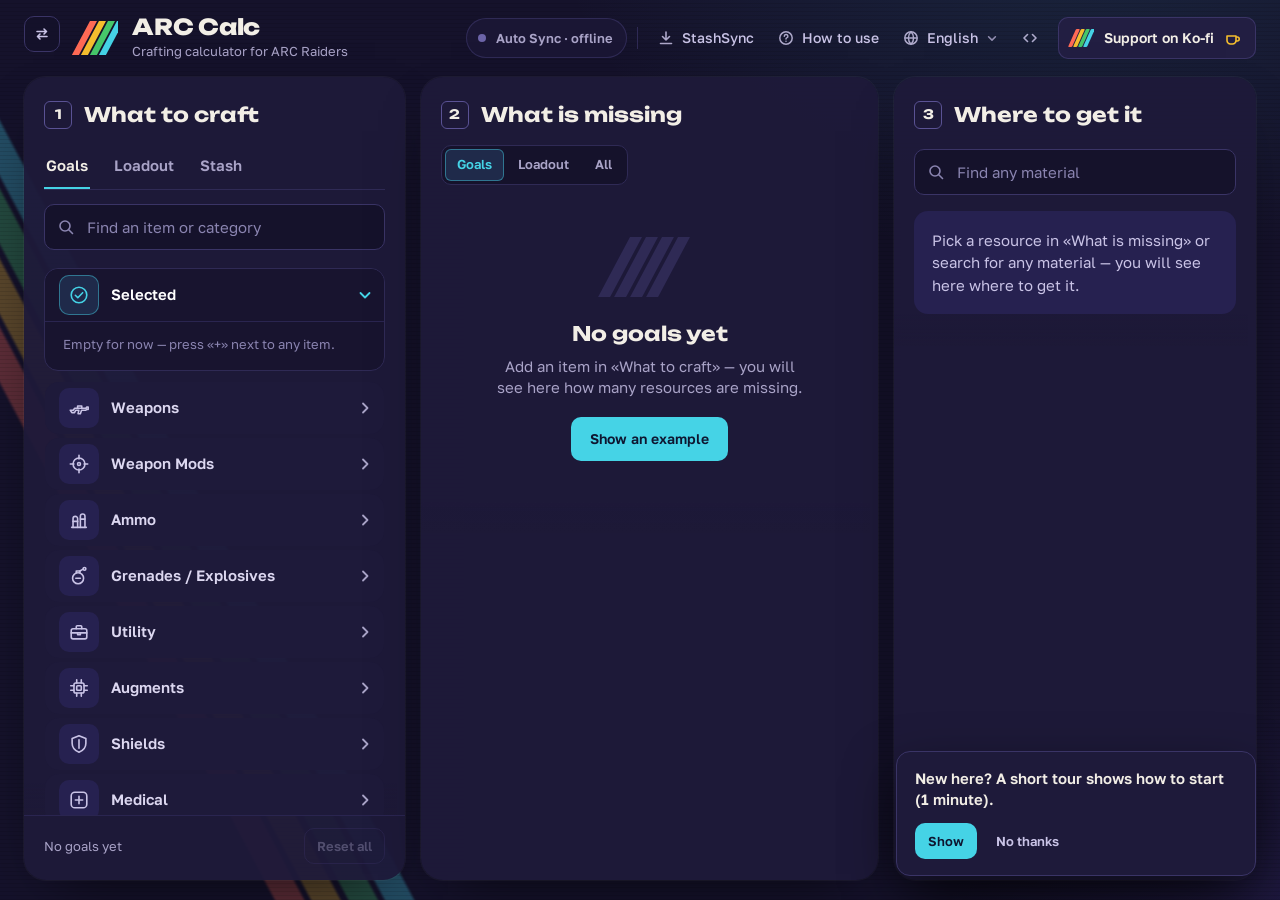
==== commit 929b2c6b: "ARC Calc 3.0 with the new design. The new design is now the main page. The classic one is still ther" ====
--- a/index.html
+++ b/index.html
@@ -1,261 +1,27 @@
 <!DOCTYPE html>
 <html lang="en">
-
 <head>
     <meta charset="UTF-8">
     <meta name="viewport" content="width=device-width, initial-scale=1.0">
     <title>ARC Raiders // Advanced Resource Calculator</title>
-
+    <meta name="description" content="Crafting and resource calculator for ARC Raiders: goals, raid loadouts, stash and recycling.">
     <link rel="icon" href="favicon.ico" sizes="any">
     <link rel="icon" type="image/png" href="favicon.png">
-    <link rel="stylesheet" href="style.css?v=49">
+    <script src="design-switch.js?v=2"></script>
+    <link rel="preconnect" href="https://fonts.googleapis.com">
+    <link rel="preconnect" href="https://fonts.gstatic.com" crossorigin>
+    <link href="https://fonts.googleapis.com/css2?family=Unbounded:wght@500;700;800&family=Golos+Text:wght@400;500;600;700&display=swap" rel="stylesheet">
+    <link rel="stylesheet" href="new.css?v=18">
 </head>
-
 <body>
-
-    <div class="tour-anchor tour-anchor-desktop">
-        <a href='https://ko-fi.com/U7U21PU1TF' target='_blank' class="kofi-widget kofi-desktop" aria-label="Support via Ko-fi">
-            <img src='https://storage.ko-fi.com/cdn/kofi6.png?v=6' alt='Buy Me a Coffee' />
-        </a>
-        <button type="button" class="tour-open-btn" data-i18n="tourHow">How to use</button>
-        <a class="tour-open-btn tour-download-btn" data-i18n="tourDownload" href="https://github.com/Arccalc/StashSync/releases/latest" target="_blank" rel="noopener">Download StashSync</a>
-        <div id="tour-nudge" class="tour-nudge" hidden>
-            <p data-i18n="tourNudge">New here? A short tour shows how to start (1 minute).</p>
-            <div class="tour-nudge-actions">
-                <button type="button" id="tour-nudge-show" data-i18n="tourNudgeShow">Show</button>
-                <button type="button" id="tour-nudge-hide" data-i18n="tourNudgeHide">No thanks</button>
-            </div>
-        </div>
-        <div id="tour-menu" class="tour-menu" hidden role="dialog" aria-labelledby="tour-menu-title">
-            <div class="tour-menu-head">
-                <p id="tour-menu-title" data-i18n="tourHow">How to use</p>
-                <button type="button" class="tour-menu-x" data-i18n-aria="tourMenuClose" aria-label="Close">×</button>
-            </div>
-            <button type="button" data-tour-go="start">
-                <span class="tour-menu-name" data-i18n="tourStartTitle">How to start</span>
-                <span class="tour-menu-desc" data-i18n="tourStartDesc">Where to begin</span>
-            </button>
-            <button type="button" data-tour-go="loadouts">
-                <span class="tour-menu-name" data-i18n="tourLoadTitle">Loadouts</span>
-                <span class="tour-menu-desc" data-i18n="tourLoadDesc">Save a set of gear</span>
-            </button>
-            <button type="button" data-tour-go="recycler">
-                <span class="tour-menu-name" data-i18n="tourRecTitle">Recycler</span>
-                <span class="tour-menu-desc" data-i18n="tourRecDesc">What a material comes from</span>
-            </button>
-        </div>
-    </div>
-
-    <div class="lang-stack">
-        <div class="lang-switcher lang-desktop" data-i18n-title="langLabel" title="Language">
-            <label for="lang-select" class="lang-label" data-i18n="langLabel">Language</label>
-            <select id="lang-select" data-i18n-aria="langLabel" aria-label="Language">
-                <option value="en">English</option>
-                <option value="ru">Русский</option>
-                <option value="de">Deutsch</option>
-                <option value="fr">Français</option>
-            </select>
-        </div>
-        <a class="source-link" href="https://github.com/Arccalc/arccalc.github.io" target="_blank" rel="noopener" data-i18n="sourceLink" data-i18n-title="sourceLinkTitle" title="Source code">GitHub</a>
-    </div>
-
-    <div class="container">
-        <h1 class="main-title" data-i18n="mainTitle">ARC Raiders // Advanced Resource Calculator</h1>
-
-        <div class="panel" id="input-panel">
-            <div class="panel-header">
-                <h2 class="panel-title" data-i18n="dataInput">Data Input</h2>
-                <div class="panel-header-tools">
-                    <div class="tour-anchor tour-anchor-mobile">
-                        <a href='https://ko-fi.com/U7U21PU1TF' target='_blank' class="kofi-widget kofi-mobile" aria-label="Support via Ko-fi">
-                            <img src='https://storage.ko-fi.com/cdn/kofi6.png?v=6' alt='Buy Me a Coffee' />
-                        </a>
-                        <button type="button" class="tour-open-btn" data-i18n="tourHow">How to use</button>
-                        <a class="tour-open-btn tour-download-btn" data-i18n="tourDownload" href="https://github.com/Arccalc/StashSync/releases/latest" target="_blank" rel="noopener">Download StashSync</a>
-                    </div>
-                    <span id="auto-sync-status" class="sync-status offline" data-i18n="autoSyncOffline" data-tour="sync-badge">Auto Sync: Offline</span>
-                </div>
-            </div>
-
-            <input type="text" id="search-input" data-tour="goals-search" data-i18n-placeholder="searchPlaceholder" placeholder="Search item or resource...">
-            <button id="reset-button" data-i18n="resetAll" data-i18n-aria="resetAllAria" aria-label="Reset all crafting, inventory and loadouts.">RESET ALL
-                CRAFTING</button>
-
-            <div class="tabs">
-                <button class="tab-btn active" data-tab="craft-goals" data-tour="tab-goals" data-i18n="tabGoals">Crafting Goals</button>
-                <button class="tab-btn" data-tab="loadouts" data-tour="tab-loadouts" data-i18n="tabLoadouts">Loadouts</button>
-                <button class="tab-btn" data-tab="inventory-input" data-tour="tab-inventory" data-i18n="tabInventory">My Inventory</button>
-            </div>
-
-            <div class="panel-content">
-                <div id="craft-goals" class="tab-content active">
-                    <div id="items-container"></div>
-                </div>
-
-                <div id="loadouts" class="tab-content">
-                    <div id="saved-loadouts-container">
-                        <h4 class="section-label" data-i18n="savedLoadouts">SAVED LOADOUTS</h4>
-                        <div id="saved-loadouts-list" class="saved-list" data-tour="loadout-list">
-                            <div class="empty-state-small" data-i18n="noSavedLoadouts">No saved loadouts yet.</div>
-                        </div>
-                    </div>
-
-                    <div class="loadout-controls-wrapper compact-toolbar">
-                        <div class="toolbar-group main">
-                            <input type="text" id="loadout-name-input" data-tour="loadout-name" data-i18n-placeholder="loadoutNamePh" placeholder="Loadout Name (e.g. Eco Run)"
-                                class="loadout-input">
-                        </div>
-
-                        <div class="toolbar-group actions">
-                            <div class="multiplier-wrapper-compact">
-                                <span class="mult-label" data-i18n="qty">QTY:</span>
-                                <div class="qty-stepper" data-tour="loadout-qty">
-                                    <button id="loadout-dec" class="stepper-btn">−</button>
-                                    <input type="number" id="loadout-multiplier" value="1" min="1"
-                                        class="loadout-input-number">
-                                    <button id="loadout-inc" class="stepper-btn">+</button>
-                                </div>
-                            </div>
-
-                            <button id="save-loadout-btn" class="action-btn primary" data-tour="loadout-save" data-i18n="save">SAVE</button>
-
-                            <button id="clear-loadout-btn" class="icon-btn-danger" data-i18n-title="clearLoadout" title="Clear Current Loadout">
-                                🗑️
-                            </button>
-                        </div>
-                    </div>
-
-                    <div class="loadout-ui" data-tour="loadout-slots">
-                        <div class="loadout-section">
-                            <h4 class="section-label" data-i18n="equipment">EQUIPMENT</h4>
-                            <div class="loadout-row equipment-row">
-                                <div class="loadout-slot" data-slot="gear" data-filter="Gear Sets">
-                                    <div class="slot-placeholder" data-i18n="slotAmplifier">Augment</div>
-                                </div>
-                                <div class="loadout-slot" data-slot="shield" data-filter="Shields">
-                                    <div class="slot-placeholder" data-i18n="slotShield">Shield</div>
-                                </div>
-                                <div class="loadout-slot weapon-slot" data-slot="primary" data-filter="Weapons">
-                                    <div class="slot-placeholder" data-i18n="slotPrimary">Primary</div>
-                                </div>
-                                <div class="loadout-slot weapon-slot" data-slot="secondary" data-filter="Weapons">
-                                    <div class="slot-placeholder" data-i18n="slotSecondary">Secondary</div>
-                                </div>
-                            </div>
-                            <div id="loadout-amp" class="amp-loadout"></div>
-                        </div>
-
-                        <div class="loadout-section">
-                            <h4 class="section-label" id="backpack-label" data-i18n="backpack">BACKPACK</h4>
-                            <div class="backpack-grid" id="backpack-grid"></div>
-                        </div>
-
-                        <div class="loadout-section">
-                            <h4 class="section-label" data-i18n="pockets">POCKETS & UTILITY</h4>
-                            <div class="loadout-row pockets-row">
-                                <div id="quick-use-grid" class="flex-group"></div>
-                                <div id="dynamic-utility-container" class="flex-group"></div>
-                                <div id="secure-pocket-grid" class="flex-group"></div>
-                            </div>
-                        </div>
-                    </div>
-                </div>
-
-                <div id="inventory-input" class="tab-content">
-                    <div class="inventory-net-worth-card">
-                        <span class="net-worth-label" data-i18n="totalInvValue">TOTAL INVENTORY VALUE</span>
-                        <div id="total-net-worth" class="net-worth-amount">0 ©</div>
-                    </div>
-
-                    <div style="display: flex; gap: 8px; margin-bottom: 15px; flex-wrap: wrap;">
-                        <button id="reset-inventory-btn" style="margin-bottom: 0; flex: 1; min-width: 120px;" data-i18n="resetInv">RESET INVENTORY ONLY</button>
-                        <button id="filter-hide-empty" class="inv-filter-btn" data-i18n-title="filterHideEmpty" title="Hide Empty">🧹</button>
-                        <button id="filter-show-required" class="inv-filter-btn" data-i18n-title="filterNeeded" title="Needed for Craft">🛠️</button>
-                    </div>
-
-                    <div id="inventory-container"></div>
-                </div>
-            </div>
-        </div>
-
-        <div class="panel" id="output-panel">
-            <h2 class="panel-title" data-i18n="analysis">Analysis & Data</h2>
-
-            <div class="tabs" style="margin-bottom: 15px;">
-                <button class="out-tab-btn active" data-tab="output-totals" data-tour="tab-totals" data-i18n="totals">Totals</button>
-                <button class="out-tab-btn" data-tab="output-scrapper" data-tour="tab-recycler" data-i18n="recycler">Recycler</button>
-            </div>
-
-            <div class="panel-header-wrapper"
-                style="display: flex; justify-content: flex-end; align-items: center; border-bottom: 1px solid var(--color-neon-blue); margin-bottom: 15px; padding-bottom: 8px;">
-                <button id="export-btn" class="icon-btn" data-action="export-csv" data-i18n-title="exportCsv" title="Export to CSV">📥 CSV</button>
-            </div>
-
-            <div class="panel-content">
-
-                <div id="output-totals" class="out-tab-content active">
-                    <div class="total-head-row">
-                        <h2 class="panel-title total-header"
-                            style="border: none; margin: 0; padding: 0;" data-i18n="totalBase">Total Base Resources</h2>
-                    </div>
-                    <div class="stock-ahead-row" data-tour="stock-toggle">
-                        <label class="stock-ahead" for="stock-ahead-toggle">
-                            <input type="checkbox" id="stock-ahead-toggle">
-                            <span data-i18n="stockAhead">Stocking up</span>
-                        </label>
-                        <p class="stock-ahead-note" id="stock-ahead-note"></p>
-                    </div>
-
-                    <div class="resource-tip-wrap">
-                        <div class="interaction-tip resource-tip" id="resource-tip">
-                            <span class="resource-tip-text" data-i18n="tipClickResource">Click an item to add it to "Recycler" and see what it can be recycled from</span>
-                        </div>
-                    </div>
-
-                    <ul id="base-total-list">
-                        <div class="empty-state" data-i18n="selectItems">Choose a craft goal on the left</div>
-                    </ul>
-
-                    <h2 class="panel-title accordion-title collapsed" data-target="recipe-breakdown-content" data-i18n-acc="recipeBreakdown" data-tour="totals-recipe">Recipe
-                        Breakdown <span class="toggle-icon">▶</span></h2>
-                    <div id="recipe-breakdown-content" class="accordion-content collapsed" data-tour="totals-recipe-body">
-                        <div class="accordion-content-inner">
-                            <ul id="recipe-breakdown-list"></ul>
-                        </div>
-                    </div>
-                </div>
-
-                <div id="output-scrapper" class="out-tab-content">
-                    <div class="recycler-search">
-                        <input type="search" id="recycler-search" data-tour="recycler-search" class="recycler-search-input" autocomplete="off"
-                            data-i18n-placeholder="recycleSearch" data-i18n-aria="recycleSearchLabel"
-                            placeholder="Find a material…" aria-label="Find a material">
-                        <div id="recycler-suggest" class="recycler-suggest" hidden></div>
-                    </div>
-                    <p class="resource-subtitle" data-i18n="recycleHint">Items that can be recycled into each material.</p>
-                    <div id="recycler-cards" class="recycler-cards"></div>
-                </div>
-            </div>
-        </div>
-    </div>
-
-    <div id="item-selector-modal" class="modal hidden">
-        <div class="modal-content">
-            <div class="modal-header">
-                <h3 data-i18n="selectItem">Select Item</h3><button id="close-modal-btn">×</button>
-            </div>
-            <input type="text" id="modal-search" data-i18n-placeholder="modalSearch" placeholder="Search...">
-            <div id="modal-items-list" class="modal-list"></div>
-        </div>
-    </div>
-
+    <div id="app"></div>
+    <noscript>ARC Calc needs JavaScript.</noscript>
     <script src="items.js?v=7"></script>
-    <script src="i18n_items.js?v=2"></script>
-    <script src="i18n.js?v=34"></script>
+    <script src="i18n_items.js?v=3"></script>
+    <script src="i18n.js?v=37"></script>
+    <script src="i18n_new.js?v=9"></script>
     <script src="amplify.js?v=2"></script>
-    <script src="script.js?v=45"></script>
-    <link rel="stylesheet" href="tour.css?v=5">
-    <script src="tour.js?v=11"></script>
+    <script src="calc.js?v=2"></script>
+    <script src="new.js?v=15"></script>
 </body>
-
 </html>
--- a/new.css
+++ b/new.css
@@ -0,0 +1,473 @@
+/* ARC Calc — new design (index.html). Built from the «Стало 24» design board. */
+body{margin:0;background:#15122B}
+a{color:#45D3E6}a:hover{color:#8BE6F1}
+.p-root *{box-sizing:border-box;scrollbar-width:thin;scrollbar-color:#3E3870 transparent}
+.p-root ::-webkit-scrollbar{width:10px;height:10px}
+.p-root ::-webkit-scrollbar-track{background:transparent}
+.p-root ::-webkit-scrollbar-thumb{background:#3E3870;border-radius:999px;border:3px solid transparent;background-clip:padding-box}
+.p-root ::-webkit-scrollbar-thumb:hover{background:#5A5294;border:3px solid transparent;background-clip:padding-box}
+.p-root ::-webkit-scrollbar-corner{background:transparent}
+:where(.p-root) button,:where(.p-root) input,:where(.p-root) select{font:inherit;color:inherit}
+:where(.p-root) button{cursor:pointer}
+.p-root :focus-visible{outline:2px solid #45D3E6;outline-offset:2px}
+.p-disp{font-family:'Unbounded',system-ui,sans-serif}
+.p-sr{position:absolute;width:1px;height:1px;overflow:hidden;clip:rect(0 0 0 0);white-space:nowrap}
+.p-num{font-variant-numeric:tabular-nums}
+.p-muted{color:#A9A3C7}
+
+.p-shell{display:flex;flex-direction:column;height:100vh;max-width:1440px;margin:0 auto;padding:16px 24px 20px}
+.p-main{flex:1;min-height:0;display:flex;gap:16px}
+.p-colbox{min-height:0;display:flex;flex-direction:column;background:rgba(30,26,58,.94);border-radius:22px;overflow:hidden;box-shadow:0 0 0 1px rgba(255,255,255,.04),0 24px 60px -30px rgba(0,0,0,.8)}
+.p-bg{position:fixed;inset:0;z-index:0;pointer-events:none}
+.p-undo{margin-left:14px;height:32px;padding:0 12px;border-radius:6px;border:0;background:#15122B;color:#45D3E6;font-weight:700;font-size:13px}
+.p-undo:hover{background:#262150}
+.p-stockrow{display:flex;align-items:center;gap:12px;margin-top:14px;padding-top:12px;border-top:1px solid #2A2550}
+.p-scope-full{display:flex;margin-top:12px}
+.p-scope-full button{flex:1}
+.p-sect-sub{font-size:12px;color:#A9A3C7;padding:0 12px 6px}
+.p-sect-sub:empty{display:none}
+.p-colhead{display:grid;grid-template-columns:44px minmax(0,1fr) 78px;gap:14px;padding:2px 12px 8px;font-size:12px;color:#A9A3C7;border-bottom:1px solid #2A2550;margin-bottom:4px}
+.p-scope-xs{padding:2px}.p-scope-xs button{height:28px;padding:0 10px;font-size:12px}
+.p-sortbtn{height:30px;padding:0 10px;border-radius:6px;border:1px solid #3A3466;background:transparent;font-size:12px;font-weight:600;color:#C9C3E6}
+.p-sortbtn:hover{border-color:#5A5294;color:#FFFFFF}
+.p-kitbar{display:flex;align-items:center;gap:10px;position:relative}
+.p-kitbar > .p-dd{position:static}
+.p-kitsel{width:100%;display:flex;align-items:center;justify-content:space-between;gap:8px;height:46px;padding:0 14px;border-radius:10px;border:1px solid #3A3466;background:#15122B;font-weight:600;font-size:15px;text-align:left}
+.p-kitsel:hover{border-color:#5A5294}
+.p-menu.p-menu-kits{left:0;right:0;width:auto;transform:none;animation:p-in .22s cubic-bezier(.2,.8,.2,1) both;max-height:360px;overflow-y:auto}
+.p-col-raise{position:relative;z-index:7}
+.p-kitopt{display:flex;gap:4px;align-items:stretch}
+.p-kitopt .p-mitem{flex-direction:row;align-items:center}
+.p-kicons{display:flex;flex:none}
+.p-kicons img{width:34px;height:34px;object-fit:contain;background:#2F2A5E;border-radius:50%;padding:3px;margin-right:-8px;border:2px solid #1E1A3A}
+.p-kicons img:last-child{margin-right:10px}
+.p-kitopt .p-mitem{flex:1;min-width:0}
+.p-kitopt .p-kitopt-on{background:#1F2A4A;box-shadow:inset 0 0 0 1px rgba(69,211,230,.45)}
+.p-kitx{width:40px;flex:none;border:0;border-radius:10px;background:transparent;color:#A9A3C7;display:flex;align-items:center;justify-content:center}
+.p-kitx:hover{background:#2A1828;color:#FF8A78}
+.p-hintcard{margin-top:16px;padding:18px;border-radius:14px;background:#262150;color:#C9C3E6;font-size:15px;line-height:1.5}
+.p-bnav{display:none}
+@media (max-width:700px){.p-need,.p-craft{grid-template-columns:40px minmax(0,1fr) 44px;gap:10px;padding:8px}.p-need img,.p-craft img{width:40px!important;height:40px!important}.p-rname{white-space:normal!important;line-height:1.25}span:has(> .p-rname){flex-direction:column;gap:2px!important}}
+@media (max-width:700px){.p-hsub,.p-hsep{display:none}.p-hdr{gap:10px!important;padding-bottom:12px!important}.p-hdr nav{width:100%;justify-content:space-between}.p-hdr .p-hl{font-size:0;gap:4px;padding:0 10px}.p-hdr .p-sync{font-size:0;gap:0;padding:0 14px}.p-hdr .p-kofi{font-size:0;gap:6px;margin-left:0}}
+@media (max-width:700px){.p-mhide{display:none!important}.p-shell{padding-bottom:84px}.p-bnav{display:flex;position:fixed;left:0;right:0;bottom:0;z-index:15;gap:6px;padding:6px 8px calc(6px + env(safe-area-inset-bottom));background:rgba(21,18,43,.96);border-top:1px solid #2F2A55}.p-bnav button{flex:1;height:52px;border:0;border-radius:10px;background:transparent;color:#A9A3C7;font-weight:600;font-size:13px;display:flex;flex-direction:column;align-items:center;justify-content:center;gap:2px}.p-bnav .p-bnav-on{background:#1F2A4A;color:#45D3E6}.p-seg button{height:36px;min-width:38px}.p-step,.p-add{width:40px;height:40px}.p-qbox{height:40px}.p-cell-x{width:26px;height:26px;opacity:1}}
+.p-bg-stripes{background:radial-gradient(900px 600px at 85% -10%,rgba(69,211,230,.10),transparent 60%),radial-gradient(700px 500px at 105% 110%,rgba(124,92,255,.14),transparent 60%),#15122B;overflow:hidden}
+.p-bg-stripes::before{content:'';position:absolute;left:-40vh;bottom:-30vh;width:120vh;height:120vh;transform:rotate(-28deg);background:linear-gradient(90deg,transparent 0 46%,rgba(255,106,85,.55) 46% 48.4%,transparent 48.4% 49%,rgba(245,190,46,.55) 49% 51.4%,transparent 51.4% 52%,rgba(70,199,106,.55) 52% 54.4%,transparent 54.4% 55%,rgba(69,211,230,.55) 55% 57.4%,transparent 57.4%);filter:blur(1px);opacity:.55}
+.p-bg-stripes::after{content:'';position:absolute;inset:0;background:repeating-linear-gradient(0deg,rgba(0,0,0,.10) 0 1px,transparent 1px 4px)}
+.p-shell{position:relative;z-index:1}
+.p-hintgrid{display:grid;grid-template-columns:1fr 1fr;gap:6px}
+.p-hintgrid .p-chip{width:100%;min-width:0;height:auto;min-height:40px;white-space:normal;line-height:1.2;border-radius:10px;padding:6px 10px;text-align:left}
+.p-titlerow{display:flex;align-items:center;gap:12px;min-height:40px}
+.p-sect{display:flex;align-items:baseline;justify-content:space-between;gap:10px;padding:12px 12px 6px}
+.p-sect-t{font-weight:700;font-size:14px;color:#F2EEE6}
+.p-sect-n{font-size:12px;color:#A9A3C7}
+.p-craft{width:100%;text-align:left;background:transparent;border:0;border-radius:14px;padding:10px 12px;display:grid;grid-template-columns:44px minmax(0,1fr) 78px;gap:14px;align-items:center;transition:background-color .2s ease}
+.p-craft-open{background:#231F45}
+.p-recipe{margin:4px 0 18px;padding:12px;border-radius:14px;background:#262150}
+.p-recipe-h{display:flex;justify-content:space-between;align-items:baseline;font-weight:700;font-size:14px;margin:0 2px 8px}
+.p-rline{width:100%;display:grid;grid-template-columns:32px minmax(0,1fr) auto;gap:10px;align-items:center;padding:6px;border:0;border-radius:10px;background:transparent;text-align:left;font-weight:600}
+.p-rline:hover{background:#2F2A5E}
+.p-rline img{width:32px;height:32px;object-fit:contain;background:#1E1A3A;border-radius:8px;padding:3px}
+.p-rline .p-num{font-family:'Unbounded',sans-serif;font-weight:700}
+.p-craft:hover{background:#231F45}
+.p-craft.p-need-on:hover{background:#262150}
+.p-craft img{width:44px;height:44px;object-fit:contain;background:#2A2550;border-radius:10px;padding:4px}
+.p-csub{margin:0 12px 6px 66px;padding:6px 0 4px 14px;border-left:2px dashed #3A3466;display:flex;flex-direction:column;gap:2px}
+.p-csub .p-tline{font-size:13px;color:#C9C3E6;min-height:26px;grid-template-columns:20px minmax(0,1fr) auto}
+.p-csub .p-tline img{width:20px;height:20px}
+.p-c1{flex:1 1 0;min-width:0}.p-c2{flex:1.2 1 0;min-width:0}.p-c3{flex:.95 1 0;min-width:0}
+@media (min-width:701px) and (max-width:1099px){.p-main{display:grid;grid-template-columns:minmax(0,1fr) minmax(0,1.15fr);align-items:start}.p-c3{grid-column:1 / -1}}
+.p-top{padding:18px 20px 0;flex:none}
+.p-pane{flex:1;min-height:0;overflow-y:auto;padding:0 12px 0 20px;margin-right:8px}
+@media (min-width:1100px){.p-pane::after{content:'';display:block;position:sticky;bottom:0;height:32px;margin:0 -12px 0 -20px;background:linear-gradient(to bottom,rgba(30,26,58,0),#1D1937);pointer-events:none}}
+.p-foot{flex:none;padding:12px 20px 16px;border-top:1px solid #2A2550;display:flex;align-items:center;justify-content:space-between;gap:10px}
+@media (max-width:1099px){
+.p-shell{height:auto;min-height:100vh}
+.p-main{flex-direction:column;flex:none}
+.p-c1,.p-c2,.p-c3{flex:none}
+.p-pane{overflow:visible;margin-right:0;padding-right:20px}
+}
+
+.p-btn{display:inline-flex;align-items:center;justify-content:center;gap:8px;height:44px;padding:0 18px;border-radius:10px;border:1px solid transparent;font-weight:600;font-size:14px;line-height:1;white-space:nowrap;text-decoration:none;transition:background-color .2s ease,border-color .2s ease,color .2s ease}
+.p-btn-sm{height:36px;padding:0 12px;font-size:13px;border-radius:10px}
+.p-btn-primary{background:#45D3E6;color:#0E1630}
+.p-btn-primary:hover{background:#7FE2EF;color:#0E1630}
+.p-btn-ghost{background:transparent;border-color:#3A3466;color:#F2EEE6}
+.p-btn-ghost:hover{background:#262150;border-color:#5A5294}
+.p-btn-quiet{background:transparent;color:#C9C3E6;padding:0 10px}
+.p-btn-quiet:hover{color:#F2EEE6;background:#262150}
+.p-btn-danger{background:transparent;border-color:#5A3040;color:#FF8A78}
+.p-btn-danger:hover{background:#2A1828;border-color:#8A4050}
+.p-btn:disabled,.p-btn:disabled:hover{opacity:.38;cursor:default;background:transparent;border-color:#3A3466;color:#A9A3C7}
+
+.p-tab{height:44px;background:transparent;border:0;border-bottom:2px solid transparent;padding:0 2px;margin-right:22px;font-weight:600;font-size:15px;color:#A9A3C7;transition:color .2s ease,border-color .2s ease}
+.p-tab:hover{color:#F2EEE6}
+.p-tab-on{color:#F2EEE6;border-bottom-color:#45D3E6}
+.p-rd{display:inline-flex;align-items:center;gap:6px;font-size:12px;font-weight:600}
+.p-rd i{width:7px;height:7px;border-radius:50%;background:currentColor;display:inline-block}
+.p-eqrow{display:grid;grid-template-columns:repeat(2,minmax(0,1fr));gap:8px}
+.p-eq{width:100%;display:flex;align-items:center;gap:10px;min-height:60px;padding:8px 10px 8px 8px;border-radius:14px;border:1px dashed #4A4380;background:#1A1634;text-align:left;transition:border-color .2s ease,background-color .2s ease}
+.p-eq:hover{border-color:#45D3E6}
+.p-eq-full{border-style:solid;border-color:#3A3466;background:#211C40}
+.p-eq-img{width:44px;height:44px;flex:none;border-radius:10px;background:#15122B;display:flex;align-items:center;justify-content:center;color:#8A84B0;font-size:18px}
+.p-eq-img img{width:38px;height:38px;object-fit:contain}
+.p-eq-l{display:block;font-size:12px;color:#8A84B0;font-weight:600}
+.p-eq-n{display:block;font-size:14px;font-weight:600;color:#F2EEE6;line-height:1.2}
+.p-wcard{border-radius:14px;border:1px solid #3A3466;background:#211C40;padding:8px;display:flex;flex-direction:column;gap:8px;margin-top:8px}
+.p-wcard-v{border-color:#FFB347}
+.p-wtop{display:flex;align-items:center;gap:8px}
+.p-wtop .p-eq{flex:1;min-width:0;border:0;background:transparent;padding:0;min-height:48px}
+.p-mods{display:flex;gap:6px}
+.p-mod{position:relative;flex:1;min-width:0;height:54px;border-radius:10px;border:1px dashed #4A4380;background:#18142F;display:flex;flex-direction:column;align-items:center;justify-content:center;gap:2px;font-size:12px;font-weight:600;color:#8A84B0;transition:border-color .2s ease,color .2s ease}
+.p-mod:hover{border-color:#45D3E6;color:#F2EEE6}
+.p-mod-full{border-style:solid;border-color:rgba(69,211,230,.35);background:#173244}
+.p-mod-full img{width:34px;height:34px;object-fit:contain}
+.p-mod-full:hover .p-cell-x{opacity:1}
+
+.p-chip{flex:none;display:inline-flex;align-items:center;gap:6px;height:36px;padding:0 14px;border-radius:999px;border:1px solid #3A3466;background:transparent;font-size:13px;font-weight:600;color:#C9C3E6;white-space:nowrap;transition:background-color .2s ease,border-color .2s ease,color .2s ease}
+.p-chip:hover{border-color:#5A5294;color:#F2EEE6}
+.p-chip-on{background:#45D3E6;border-color:#45D3E6;color:#0E1630}
+.p-chip-on:hover{border-color:#45D3E6;color:#0E1630}
+
+.p-input{width:100%;height:46px;background:#15122B;border:1px solid #3A3466;border-radius:10px;padding:0 14px 0 42px;font-size:15px;transition:border-color .2s ease,box-shadow .2s ease}
+.p-input-plain{padding-left:14px}
+.p-input::placeholder{color:#8A84B0}
+.p-input:focus{border-color:#45D3E6;outline:none;box-shadow:0 0 0 4px rgba(69,211,230,.14)}
+.p-search-ico{position:absolute;left:14px;top:15px;pointer-events:none;color:#8A84B0}
+
+.p-step{width:36px;height:36px;flex:none;border-radius:10px;border:1px solid #3A3466;background:#262150;font-size:18px;font-weight:600;line-height:1;display:flex;align-items:center;justify-content:center;transition:background-color .15s ease,border-color .15s ease}
+.p-step:hover{background:#2F2A5E;border-color:#5A5294}
+.p-step:disabled{opacity:.35;cursor:default}
+.p-step:disabled:hover{background:#262150;border-color:#3A3466}
+.p-step-sm{width:30px;height:30px;font-size:16px;border-radius:6px}
+.p-qty{min-width:28px;text-align:center;font-family:'Unbounded',sans-serif;font-weight:700;font-size:15px;font-variant-numeric:tabular-nums}
+
+.p-group{border-radius:14px;border:1px solid transparent;margin-bottom:2px;transition:background-color .25s ease,border-color .25s ease}
+.p-group-open{background:#18142F;border-color:#2F2A55;margin:6px 0 10px}
+.p-ghead{position:sticky;top:0;z-index:2;width:100%;display:flex;align-items:center;gap:12px;background:#1E1A3A;border:0;border-radius:14px;min-height:52px;padding:6px 12px 6px 14px;text-align:left;transition:background-color .2s ease}
+.p-ghead:hover{background:#231F45}
+.p-gcount{flex:none;font-size:13px;color:#C9C3E6;font-variant-numeric:tabular-nums;white-space:nowrap}
+.p-group-empty .p-gname,.p-group-empty .p-gico{color:#8E88B0}
+.p-group-empty .p-ghead:hover .p-gname,.p-group-empty .p-ghead:hover .p-gico{color:#FFFFFF}
+.p-group-open .p-ghead,.p-group-open .p-ghead:hover{background:#18142F;border-radius:14px 14px 0 0;box-shadow:0 1px 0 #2A2550}
+.p-gico{width:40px;height:40px;flex:none;border-radius:10px;background:#262150;color:#C9C3E6;display:flex;align-items:center;justify-content:center;transition:background-color .25s ease,color .25s ease}
+.p-gico i{display:block;width:22px;height:22px;background-color:currentColor;-webkit-mask:var(--m) center/contain no-repeat;mask:var(--m) center/contain no-repeat}
+.p-ghead:hover .p-gico{color:#FFFFFF}
+.p-group-open .p-gico{background:#1F2A4A;color:#45D3E6;box-shadow:inset 0 0 0 1px rgba(69,211,230,.45)}
+.p-gname{flex:1;font-weight:600;font-size:15px;color:#DCD7F0;transition:color .2s ease}
+.p-ghead:hover .p-gname,.p-group-open .p-gname{color:#FFFFFF}
+.p-group-open .p-chev{color:#45D3E6}
+.p-group-open .p-gbody{padding:6px 6px 8px}
+.ic-sel{--m:url("data:image/svg+xml,%3Csvg xmlns=%22http://www.w3.org/2000/svg%22 width=%2224%22 height=%2224%22 viewBox=%220 0 24 24%22 fill=%22none%22 stroke=%22%23000%22 stroke-width=%221.75%22 stroke-linecap=%22round%22 stroke-linejoin=%22round%22%3E%3Ccircle cx=%2212%22 cy=%2212%22 r=%228.5%22%3E%3C/circle%3E%3Cpath d=%22M8 12.3l2.7 2.7L16 9.5%22%3E%3C/path%3E%3C/svg%3E")}.ic-weap{--m:url("data:image/svg+xml,%3Csvg xmlns=%22http://www.w3.org/2000/svg%22 width=%2224%22 height=%2224%22 viewBox=%220 0 24 24%22 fill=%22none%22 stroke=%22%23000%22 stroke-width=%221.75%22 stroke-linecap=%22round%22 stroke-linejoin=%22round%22%3E%3Cpath d=%22M2.5 14.5h3.2l1.6-2.2h12.2l1-1.4h1.5v2.6h-1.6l-1 1h-4.6l-1.3 3.7H11l.8-3.7H8.4l-1.3 2.6H4.2z%22%3E%3C/path%3E%3Cpath d=%22M10.5 12.3V9.8h4.5v2.5%22%3E%3C/path%3E%3C/svg%3E")}.ic-mods{--m:url("data:image/svg+xml,%3Csvg xmlns=%22http://www.w3.org/2000/svg%22 width=%2224%22 height=%2224%22 viewBox=%220 0 24 24%22 fill=%22none%22 stroke=%22%23000%22 stroke-width=%221.75%22 stroke-linecap=%22round%22 stroke-linejoin=%22round%22%3E%3Ccircle cx=%2212%22 cy=%2212%22 r=%226.5%22%3E%3C/circle%3E%3Ccircle cx=%2212%22 cy=%2212%22 r=%221.6%22%3E%3C/circle%3E%3Cpath d=%22M12 2.5v4M12 17.5v4M2.5 12h4M17.5 12h4%22%3E%3C/path%3E%3C/svg%3E")}
+.ic-ammo{--m:url("data:image/svg+xml,%3Csvg xmlns=%22http://www.w3.org/2000/svg%22 width=%2224%22 height=%2224%22 viewBox=%220 0 24 24%22 fill=%22none%22 stroke=%22%23000%22 stroke-width=%221.75%22 stroke-linecap=%22round%22 stroke-linejoin=%22round%22%3E%3Cpath d=%22M5.5 20V10.5a2.5 2.5 0 0 1 5 0V20%22%3E%3C/path%3E%3Cpath d=%22M13.5 20V8a2.5 2.5 0 0 1 5 0v12%22%3E%3C/path%3E%3Cpath d=%22M4 20h16M5.5 13.5h5M13.5 11h5%22%3E%3C/path%3E%3C/svg%3E")}.ic-nade{--m:url("data:image/svg+xml,%3Csvg xmlns=%22http://www.w3.org/2000/svg%22 width=%2224%22 height=%2224%22 viewBox=%220 0 24 24%22 fill=%22none%22 stroke=%22%23000%22 stroke-width=%221.75%22 stroke-linecap=%22round%22 stroke-linejoin=%22round%22%3E%3Ccircle cx=%2211%22 cy=%2214.5%22 r=%226%22%3E%3C/circle%3E%3Cpath d=%22M9 8.7V6.5h4v2.2%22%3E%3C/path%3E%3Cpath d=%22M13 6.5l3.5-2%22%3E%3C/path%3E%3Ccircle cx=%2218%22 cy=%224.2%22 r=%221.5%22%3E%3C/circle%3E%3Cpath d=%22M8.5 14.5h5%22%3E%3C/path%3E%3C/svg%3E")}.ic-util{--m:url("data:image/svg+xml,%3Csvg xmlns=%22http://www.w3.org/2000/svg%22 width=%2224%22 height=%2224%22 viewBox=%220 0 24 24%22 fill=%22none%22 stroke=%22%23000%22 stroke-width=%221.75%22 stroke-linecap=%22round%22 stroke-linejoin=%22round%22%3E%3Crect x=%223.5%22 y=%228.5%22 width=%2217%22 height=%2211%22 rx=%222%22%3E%3C/rect%3E%3Cpath d=%22M9 8.5V6.2c0-.6.4-1 1-1h4c.6 0 1 .4 1 1v2.3%22%3E%3C/path%3E%3Cpath d=%22M3.5 13h17M10.5 13v2h3v-2%22%3E%3C/path%3E%3C/svg%3E")}
+.ic-aug{--m:url("data:image/svg+xml,%3Csvg xmlns=%22http://www.w3.org/2000/svg%22 width=%2224%22 height=%2224%22 viewBox=%220 0 24 24%22 fill=%22none%22 stroke=%22%23000%22 stroke-width=%221.75%22 stroke-linecap=%22round%22 stroke-linejoin=%22round%22%3E%3Crect x=%226.5%22 y=%226.5%22 width=%2211%22 height=%2211%22 rx=%222%22%3E%3C/rect%3E%3Crect x=%229.5%22 y=%229.5%22 width=%225%22 height=%225%22 rx=%221%22%3E%3C/rect%3E%3Cpath d=%22M9.5 3v3.5M14.5 3v3.5M9.5 17.5V21M14.5 17.5V21M3 9.5h3.5M3 14.5h3.5M17.5 9.5H21M17.5 14.5H21%22%3E%3C/path%3E%3C/svg%3E")}.ic-shield{--m:url("data:image/svg+xml,%3Csvg xmlns=%22http://www.w3.org/2000/svg%22 width=%2224%22 height=%2224%22 viewBox=%220 0 24 24%22 fill=%22none%22 stroke=%22%23000%22 stroke-width=%221.75%22 stroke-linecap=%22round%22 stroke-linejoin=%22round%22%3E%3Cpath d=%22M12 3l7.5 3v5.2c0 4.6-3.1 8.1-7.5 9.8-4.4-1.7-7.5-5.2-7.5-9.8V6z%22%3E%3C/path%3E%3Cpath d=%22M12 7.5v9%22%3E%3C/path%3E%3C/svg%3E")}.ic-med{--m:url("data:image/svg+xml,%3Csvg xmlns=%22http://www.w3.org/2000/svg%22 width=%2224%22 height=%2224%22 viewBox=%220 0 24 24%22 fill=%22none%22 stroke=%22%23000%22 stroke-width=%221.75%22 stroke-linecap=%22round%22 stroke-linejoin=%22round%22%3E%3Crect x=%223.5%22 y=%223.5%22 width=%2217%22 height=%2217%22 rx=%224%22%3E%3C/rect%3E%3Cpath d=%22M12 8v8M8 12h8%22%3E%3C/path%3E%3C/svg%3E")}
+.ic-ref{--m:url("data:image/svg+xml,%3Csvg xmlns=%22http://www.w3.org/2000/svg%22 width=%2224%22 height=%2224%22 viewBox=%220 0 24 24%22 fill=%22none%22 stroke=%22%23000%22 stroke-width=%221.75%22 stroke-linecap=%22round%22 stroke-linejoin=%22round%22%3E%3Cpath d=%22M12 4l8.5 4.2L12 12.4 3.5 8.2z%22%3E%3C/path%3E%3Cpath d=%22M3.5 12.2L12 16.4l8.5-4.2%22%3E%3C/path%3E%3Cpath d=%22M3.5 16.2L12 20.4l8.5-4.2%22%3E%3C/path%3E%3C/svg%3E")}.ic-mat{--m:url("data:image/svg+xml,%3Csvg xmlns=%22http://www.w3.org/2000/svg%22 width=%2224%22 height=%2224%22 viewBox=%220 0 24 24%22 fill=%22none%22 stroke=%22%23000%22 stroke-width=%221.75%22 stroke-linecap=%22round%22 stroke-linejoin=%22round%22%3E%3Cpath d=%22M12 3l8 4.5v9L12 21l-8-4.5v-9z%22%3E%3C/path%3E%3Cpath d=%22M4 7.5l8 4.5 8-4.5M12 12v9%22%3E%3C/path%3E%3C/svg%3E")}.ic-comp{--m:url("data:image/svg+xml,%3Csvg xmlns=%22http://www.w3.org/2000/svg%22 width=%2224%22 height=%2224%22 viewBox=%220 0 24 24%22 fill=%22none%22 stroke=%22%23000%22 stroke-width=%221.75%22 stroke-linecap=%22round%22 stroke-linejoin=%22round%22%3E%3Cpath d=%22M12 3l7.8 4.5v9L12 21l-7.8-4.5v-9z%22%3E%3C/path%3E%3Ccircle cx=%2212%22 cy=%2212%22 r=%223.2%22%3E%3C/circle%3E%3C/svg%3E")}
+.ic-nature{--m:url("data:image/svg+xml,%3Csvg xmlns=%22http://www.w3.org/2000/svg%22 width=%2224%22 height=%2224%22 viewBox=%220 0 24 24%22 fill=%22none%22 stroke=%22%23000%22 stroke-width=%221.75%22 stroke-linecap=%22round%22 stroke-linejoin=%22round%22%3E%3Cpath d=%22M5 19.5C5 11 10.5 5 19.5 4.5 19 13.5 13 19 5 19.5z%22%3E%3C/path%3E%3Cpath d=%22M5 19.5l8.5-8.5%22%3E%3C/path%3E%3C/svg%3E")}.ic-recycle{--m:url("data:image/svg+xml,%3Csvg xmlns=%22http://www.w3.org/2000/svg%22 width=%2224%22 height=%2224%22 viewBox=%220 0 24 24%22 fill=%22none%22 stroke=%22%23000%22 stroke-width=%221.75%22 stroke-linecap=%22round%22 stroke-linejoin=%22round%22%3E%3Cpath d=%22M19.5 12a7.5 7.5 0 0 1-12.8 5.3%22%3E%3C/path%3E%3Cpath d=%22M4.5 12a7.5 7.5 0 0 1 12.8-5.3%22%3E%3C/path%3E%3Cpath d=%22M17.6 3.2v3.6H14%22%3E%3C/path%3E%3Cpath d=%22M6.4 20.8v-3.6H10%22%3E%3C/path%3E%3C/svg%3E")}
+.p-mat{display:grid;grid-template-columns:30px minmax(0,1fr) auto;gap:10px;align-items:center}
+.p-mat img{width:30px;height:30px;object-fit:contain;background:#262150;border-radius:6px;padding:2px}
+.p-mat-q{font-family:'Unbounded',sans-serif;font-weight:700;font-size:14px;color:#F2EEE6;font-variant-numeric:tabular-nums}
+.p-mlabel{font-size:12px;color:#A9A3C7;margin-bottom:6px}
+.p-gcount{font-size:13px;color:#A9A3C7;font-variant-numeric:tabular-nums}
+.p-chev{transition:transform .3s ease;display:inline-flex;color:#A9A3C7}
+.p-chev-open{transform:rotate(90deg)}
+.p-gbody{padding:6px 0 6px;display:flex;flex-direction:column;gap:2px;animation:p-in .3s cubic-bezier(.2,.8,.2,1) both}
+.p-empty{font-size:13px;color:#8A84B0;padding:8px 12px}
+
+.p-goal{display:grid;grid-template-columns:48px minmax(0,1fr) auto;gap:12px;align-items:center;padding:6px 8px;min-height:60px;border-radius:14px;transition:background-color .2s ease}
+.p-goal:hover{background:#231F45}
+.p-goal-on .p-thumb{box-shadow:0 0 0 1px rgba(69,211,230,.45);background:#1F2A4A}
+.p-eq-full .p-eq-img{background:#173244;box-shadow:inset 0 0 0 1px rgba(69,211,230,.35)}
+.p-wcard .p-eq-img{background:#173244;box-shadow:inset 0 0 0 1px rgba(69,211,230,.35)}
+.p-touring .p-gbody,.p-touring .p-qbox,.p-touring .p-tree,.p-touring .p-col,.p-touring .p-menu{animation:none!important}
+.p-tring{position:fixed;z-index:41;border-radius:10px;box-shadow:0 0 0 2px #45D3E6,0 0 18px rgba(69,211,230,.35);pointer-events:none;animation:p-fade .25s ease both}
+.p-tdim{position:fixed;inset:0;z-index:40;background:rgba(6,4,16,.74);pointer-events:none;animation:p-fade .25s ease both}
+.p-tc{position:fixed;z-index:42;background:#1E1A3A;border:1px solid #45D3E6;border-radius:14px;padding:14px 16px;box-shadow:0 20px 50px rgba(0,0,0,.5)}
+.p-tok{margin:8px 0 0;font-size:12px;color:#46C76A;font-weight:600}
+.p-tstep{font-size:12px;font-weight:700;color:#45D3E6;font-variant-numeric:tabular-nums}
+.p-ttext{margin:8px 0 0;font-size:14px;line-height:1.5;color:#F2EEE6}
+.p-twait{margin:8px 0 0;font-size:12px;color:#F5BE2E}
+.p-tact{display:flex;justify-content:space-between;gap:8px;margin-top:14px}
+.p-tskip{margin-top:8px;background:transparent;border:0;color:#A9A3C7;font-size:12px;padding:4px 0}
+.p-tskip:hover{color:#FFFFFF}
+.p-add{width:36px;height:36px;flex:none;border-radius:10px;border:1px dashed #4A4380;background:transparent;color:#A9A3C7;display:flex;align-items:center;justify-content:center;transition:border-color .2s ease,color .2s ease,background-color .2s ease}
+.p-add:hover{border-style:solid;border-color:#45D3E6;color:#45D3E6;background:rgba(69,211,230,.08)}
+.p-qbox{display:inline-flex;align-items:center;height:36px;border-radius:10px;border:1px solid #3A3466;background:#15122B;overflow:hidden;animation:p-qin .25s cubic-bezier(.2,.8,.2,1) both}
+.p-qbox button{width:32px;height:100%;border:0;background:transparent;font-size:17px;font-weight:600;color:#C9C3E6;transition:background-color .15s ease,color .15s ease}
+.p-qbox button:hover{background:#1F2A4A;color:#FFFFFF}
+.p-qbox input{width:42px;height:100%;border:0;border-left:1px solid #2A3A5A;border-right:1px solid #2A3A5A;background:transparent;text-align:center;font-family:'Unbounded',sans-serif;font-weight:700;font-size:14px;color:#F2EEE6;outline:none;font-variant-numeric:tabular-nums}
+.p-qbox input:focus{background:#1F2A4A}
+.p-qbox:hover{border-color:#5A5294}
+.p-qbox:focus-within{border-color:#45D3E6}
+@keyframes p-qin{from{opacity:0;transform:scale(.92)}to{opacity:1;transform:none}}
+.p-ampchip{display:inline-flex;align-self:flex-start;align-items:center;gap:8px;height:30px;padding:0 8px 0 10px;border-radius:10px;border:1px solid #3A3466;background:#15122B;color:#C9C3E6;font-size:13px;font-weight:600;transition:border-color .2s ease,background-color .2s ease,color .2s ease}
+.p-ampchip:hover{border-color:#5A5294;background:#231F45;color:#F2EEE6}
+.p-ampchip>svg{opacity:.7}
+.p-pdots{display:inline-flex;gap:4px}
+.p-pdots i{width:8px;height:8px;border-radius:50%;box-shadow:inset 0 0 0 1.5px #5A5294}
+.p-pdots .p-pdot-on{background:#FFB347;box-shadow:none}
+.p-srcmore{display:flex;align-items:center;gap:8px;width:100%;height:44px;margin-top:2px;padding:0 4px 0 56px;border:0;border-radius:10px;background:transparent;color:#A9A3C7;font-size:13px;font-weight:600;text-align:left;transition:background-color .2s ease,color .2s ease}
+.p-srcmore:hover{background:rgba(42,37,80,.55);color:#F2EEE6}
+.p-amod{display:flex;align-items:center;gap:10px;padding:10px 12px;border-radius:10px;background:#15122B;font-size:14px}
+.p-amod img{width:28px;height:28px;object-fit:contain}
+.p-aperk{flex:none;border:1px solid #3A3466;border-radius:14px;overflow:hidden;transition:border-color .2s ease,background-color .2s ease}
+.p-aperk-on{border-color:#FFB347;background:#211B22}
+.p-aperk-main{width:100%;display:flex;align-items:center;gap:10px;background:transparent;border:0;padding:12px;min-height:52px;text-align:left}
+.p-aperk-on .p-perkbox{background:#FFB347;border-color:#FFB347;color:#1C1200}
+.p-aperk-res{display:flex;align-items:center;gap:10px;padding:8px 12px;border-top:1px dashed #3A3466;font-size:13px}
+.p-thumb{width:48px;height:48px;object-fit:contain;background:#2A2550;border-radius:10px;padding:5px}
+.p-ings{display:flex;flex-wrap:wrap;gap:4px}
+.p-ing{display:inline-flex;align-items:center;gap:3px;height:24px;padding:0 7px 0 3px;border-radius:6px;background:#15122B;font-size:12px;font-weight:600;color:#C9C3E6;font-variant-numeric:tabular-nums}
+.p-ing img{width:18px;height:18px;object-fit:contain}
+.p-tierbadge{display:inline-flex;align-items:center;justify-content:center;min-width:26px;height:20px;padding:0 6px;border-radius:6px;font-size:12px;font-weight:700;background:#15122B;border:1px solid #3A3466;color:#C9C3E6;margin-left:8px;flex:none}
+.p-tierbadge-v{background:#FFB347;border-color:#FFB347;color:#1C1200}
+
+.p-seg{display:inline-flex;align-items:center;gap:2px;padding:3px;border-radius:10px;background:#15122B;border:1px solid #2F2A55}
+.p-seg button{min-width:32px;height:30px;border:0;border-radius:6px;background:transparent;font-size:12px;font-weight:700;color:#A9A3C7;transition:background-color .2s ease,color .2s ease}
+.p-seg button:hover{color:#F2EEE6}
+.p-qbox button:disabled{opacity:.35;cursor:default;background:transparent}
+.p-hl{display:inline-flex;align-items:center;gap:8px;height:40px;padding:0 12px;border-radius:10px;border:0;background:transparent;color:#C9C3E6;font-size:14px;font-weight:500;text-decoration:none;white-space:nowrap;transition:background-color .2s ease,color .2s ease}
+.p-hl:hover{background:#231F45;color:#FFFFFF}
+.p-hl svg{flex:none;opacity:.85}
+.p-dd{position:relative;display:inline-flex}
+.p-chev-up{transform:rotate(180deg)}
+.p-hl-on{background:#231F45;color:#FFFFFF}
+.p-unsaved{flex:none;width:7px;height:7px;border-radius:50%;background:#C9C3E6;margin-left:8px}
+.p-coin{display:inline-block;width:.8em;height:.8em;margin-left:5px;border-radius:50%;vertical-align:-.08em;background:radial-gradient(circle at 35% 30%,#FFE6AE 0,#F5BE2E 45%,#B9821A 100%);box-shadow:inset 0 0 0 1.5px rgba(110,70,8,.55)}
+.ic-dl-arrow,.ic-dl-base,.ic-help-q,.ic-globe-m,.ic-code-l,.ic-code-r{transform-box:fill-box;transform-origin:center}
+.p-hl:hover .ic-dl-arrow{animation:ic-drop .7s cubic-bezier(.3,.7,.4,1)}
+.p-hl:hover .ic-dl-base{animation:ic-base .7s ease}
+.p-hl:hover .ic-help-q{animation:ic-wiggle .6s ease}
+.p-hl:hover .ic-globe-m{animation:ic-spin 1s ease-in-out}
+.p-hl:hover .ic-code-l{animation:ic-left .5s ease}
+.p-hl:hover .ic-code-r{animation:ic-right .5s ease}
+@keyframes ic-drop{0%{transform:translateY(0)}35%{transform:translateY(-3px);opacity:0}36%{transform:translateY(-4px);opacity:0}70%{transform:translateY(1px);opacity:1}100%{transform:translateY(0)}}
+@keyframes ic-base{0%,30%{transform:scaleX(1)}60%{transform:scaleX(.6)}100%{transform:scaleX(1)}}
+@keyframes ic-wiggle{0%,100%{transform:rotate(0)}25%{transform:rotate(-14deg)}55%{transform:rotate(10deg)}80%{transform:rotate(-4deg)}}
+@keyframes ic-spin{0%{transform:scaleX(1)}25%{transform:scaleX(.15)}50%{transform:scaleX(-1)}75%{transform:scaleX(.15)}100%{transform:scaleX(1)}}
+@keyframes ic-left{0%,100%{transform:translateX(0)}50%{transform:translateX(-2px)}}
+@keyframes ic-right{0%,100%{transform:translateX(0)}50%{transform:translateX(2px)}}
+.p-lopt{width:100%;display:flex;align-items:center;justify-content:space-between;gap:10px;height:40px;padding:0 12px;border:0;border-radius:10px;background:transparent;font-size:14px;color:#F2EEE6;text-align:left}
+.p-lopt:hover{background:#262150}
+.p-lopt-on{color:#45D3E6;font-weight:600}
+.p-menu-bg{position:fixed;inset:0;z-index:5;background:transparent;border:0;cursor:default}
+.p-hsep{width:1px;height:22px;background:#2F2A55;margin:0 6px}
+.p-sync{display:inline-flex;align-items:center;gap:10px;height:40px;padding:0 14px 0 12px;border-radius:999px;font-size:13px;font-weight:600;border:0;cursor:pointer;user-select:none;transition:box-shadow .2s ease,background-color .2s ease}
+.p-sync-off:hover,.p-sync-off.p-sync-open{box-shadow:inset 0 0 0 1px #5A5294;color:#F2EEE6}
+.p-sync-on:hover,.p-sync-on.p-sync-open{box-shadow:inset 0 0 0 1px rgba(70,199,106,.65)}
+.p-menu.p-menu-sync{width:340px;left:0;transform:none;animation:p-in .22s cubic-bezier(.2,.8,.2,1) both}
+.p-msync{padding:10px 12px 12px;display:flex;flex-direction:column;gap:8px;font-size:13px;color:#C9C3E6;line-height:1.45}
+.p-msync p{margin:0}
+.p-msync-t{font-weight:700;font-size:15px;color:#F2EEE6}
+.p-msync-at{color:#9BE8B2}
+.p-msteps{margin:0;padding-left:20px;display:flex;flex-direction:column;gap:8px}
+.p-msteps li::marker{color:#45D3E6;font-weight:700}
+.p-msync .p-btn{align-self:flex-start;margin-top:4px;text-decoration:none}
+@media (max-width:700px){.p-menu.p-menu-sync{position:fixed;left:12px;right:12px;top:64px;width:auto}}
+.p-sync-off{background:#1A1634;color:#A9A3C7;box-shadow:inset 0 0 0 1px #2F2A55}
+.p-sync-on{background:rgba(70,199,106,.12);color:#9BE8B2;box-shadow:inset 0 0 0 1px rgba(70,199,106,.35)}
+.p-sync-dot{position:relative;width:8px;height:8px;border-radius:50%;background:#6C64A8;flex:none}
+.p-sync-on .p-sync-dot{background:#46C76A}
+.p-sync-on .p-sync-dot::after{content:'';position:absolute;inset:-4px;border-radius:50%;border:2px solid #46C76A;animation:p-ping 1.8s cubic-bezier(.2,.8,.2,1) infinite}
+@keyframes p-ping{from{transform:scale(.5);opacity:.9}to{transform:scale(1.6);opacity:0}}
+.p-kofi{position:relative;display:inline-flex;align-items:center;gap:10px;height:42px;padding:0 14px 0 10px;margin-left:6px;border-radius:10px;background:#221E42;color:#F2EEE6;font-size:14px;font-weight:600;text-decoration:none;white-space:nowrap;overflow:hidden;box-shadow:inset 0 0 0 1px #3A3466;transition:transform .25s cubic-bezier(.2,.8,.2,1),box-shadow .25s ease,background-color .25s ease}
+.p-kofi::after{content:'';position:absolute;left:0;right:0;bottom:0;height:3px;background:linear-gradient(90deg,#FF6A55 0 25%,#F5BE2E 25% 50%,#46C76A 50% 75%,#45D3E6 75% 100%);transform:scaleX(0);transform-origin:left center;transition:transform .5s cubic-bezier(.2,.8,.2,1)}
+.p-kofi:hover{color:#FFFFFF;background:#2A2556;transform:translateY(-1px);box-shadow:inset 0 0 0 1px #5A5294,0 10px 28px -10px rgba(245,190,46,.45)}
+.p-kofi:hover::after,.p-kofi:focus-visible::after{transform:scaleX(1)}
+.p-kofi .kb{transform-box:fill-box;transform-origin:50% 100%}
+.p-kofi:hover .kb{animation:p-eq .9s cubic-bezier(.3,1.4,.5,1) infinite}
+.p-kofi:hover .kb2{animation-delay:.08s}.p-kofi:hover .kb3{animation-delay:.16s}.p-kofi:hover .kb4{animation-delay:.24s}
+@keyframes p-eq{0%,100%{transform:scaleY(1)}40%{transform:scaleY(.45)}70%{transform:scaleY(1.08)}}
+.p-kofi-cup{color:#F5BE2E}
+.p-kofi .p-steam{opacity:0;transform:translateY(2px);transition:opacity .3s ease,transform .3s ease}
+.p-kofi:hover .p-steam{opacity:1;transform:none}
+.p-seg .p-seg-on{background:#3E3870;color:#FFFFFF}
+.p-seg .p-seg-on:hover{color:#FFFFFF}
+.p-seg .p-seg-v{color:#FFB347;margin-left:5px;position:relative}
+.p-seg .p-seg-v::before{content:'';position:absolute;left:-4px;top:5px;bottom:5px;width:1px;background:#3A3466}
+.p-seg .p-seg-v:hover{color:#FFD08A}
+.p-seg .p-seg-von{background:#FFB347;color:#1C1200}
+.p-seg .p-seg-von:hover{color:#1C1200}
+
+.p-scope{display:inline-flex;gap:2px;padding:3px;border-radius:10px;background:#15122B;border:1px solid #2F2A55}
+.p-scope button{height:32px;padding:0 12px;border:0;border-radius:6px;background:transparent;font-size:13px;font-weight:600;color:#A9A3C7;transition:background-color .2s ease,color .2s ease}
+.p-scope button:hover{color:#F2EEE6}
+.p-scope .p-scope-on{background:#1F2A4A;color:#45D3E6;box-shadow:inset 0 0 0 1px rgba(69,211,230,.45)}
+.p-scope .p-scope-on:hover{color:#45D3E6}
+
+.p-amp{margin:0 8px 8px 72px;padding:10px 12px;border-radius:10px;background:#1D1830;border:1px solid #4A3A20}
+.p-amp-head{display:flex;align-items:center;gap:8px;font-size:13px;color:#FFD08A;font-weight:600}
+.p-amp-head img{width:22px;height:22px;object-fit:contain}
+.p-perks{display:flex;flex-wrap:wrap;gap:6px;margin-top:8px}
+.p-perk{display:inline-flex;align-items:center;gap:8px;height:36px;padding:0 10px 0 8px;border-radius:10px;border:1px solid #4A3A20;background:transparent;font-size:13px;font-weight:600;color:#F2EEE6;transition:border-color .2s ease,background-color .2s ease}
+.p-perk:hover{border-color:#FFB347}
+.p-perk-on{border-color:#FFB347;background:#2E2418}
+.p-perkbox{width:16px;height:16px;border-radius:6px;border:2px solid #6B5A3A;flex:none;display:flex;align-items:center;justify-content:center;color:transparent}
+.p-perk-on .p-perkbox{background:#FFB347;border-color:#FFB347;color:#1C1200}
+.p-perkcost{display:inline-flex;align-items:center;gap:2px;font-size:12px;color:#C9C3E6;padding-left:6px;border-left:1px solid #4A3A20}
+.p-perkcost img{width:18px;height:18px;object-fit:contain}
+.p-research{display:grid;grid-template-columns:minmax(0,1fr) auto auto;align-items:center;gap:10px;margin-top:8px;font-size:12px;color:#C9C3E6}
+.p-rcost{display:inline-flex;align-items:center;gap:4px;white-space:nowrap;font-weight:600;color:#F2EEE6;font-variant-numeric:tabular-nums}
+.p-rcost img{width:20px;height:20px;object-fit:contain}
+.p-rbtn{height:32px;padding:0 10px;border-radius:6px;border:1px solid #4A3A20;background:transparent;font-size:12px;font-weight:600;color:#FFD08A}
+.p-rbtn:hover{border-color:#FFB347}
+.p-rbtn-on{background:#2E2418;border-color:#2E2418;color:#46C76A}
+
+.p-need{width:100%;text-align:left;background:transparent;border:0;border-radius:14px;padding:10px 12px;display:grid;grid-template-columns:44px minmax(0,1fr) 78px;gap:14px;align-items:center;transition:background-color .2s ease,box-shadow .2s ease}
+.p-need:hover{background:#231F45}
+.p-need-on{background:#262150;box-shadow:inset 0 0 0 2px #45D3E6}
+.p-need-on:hover{background:#262150}
+.p-mini{height:8px;border-radius:2px;background:#2F2A55;overflow:hidden;transform:skewX(-20deg)}
+.p-mini-fill{height:100%;transition:width .7s cubic-bezier(.2,.8,.2,1)}
+
+.p-bar{display:flex;height:16px;transform:skewX(-24deg);border-radius:2px;overflow:hidden;background:#2F2A55}
+.p-bar-seg{min-width:0;border:0;padding:0;height:100%;transition:flex-grow .8s cubic-bezier(.2,.8,.2,1),opacity .25s ease}
+.p-bar-seg+.p-bar-seg{box-shadow:inset 3px 0 0 #15122B}
+.p-bar-seg:hover{filter:brightness(1.12)}
+.p-legend{display:flex;flex-wrap:wrap;align-items:center;gap:6px;margin:12px 0 0}
+.p-lg{display:inline-flex;align-items:center;gap:8px;height:34px;padding:0 10px;border-radius:10px;border:1px solid #2F2A55;background:rgba(21,18,43,.5);font-size:13px;color:#C9C3E6;font-variant-numeric:tabular-nums;transition:background-color .2s ease,border-color .2s ease,opacity .2s ease}
+.p-lg:hover{border-color:#5A5294;background:#231F45;color:#F2EEE6}
+.p-lg b{font-weight:700;color:#F2EEE6}
+.p-lg-on{background:#1F2A4A;border-color:rgba(69,211,230,.45);color:#F2EEE6}
+.p-lg-dim{opacity:.45}
+.p-lg-reset{margin-left:auto;color:#45D3E6}
+.p-lg-reset:hover{color:#8BE6F1}
+.p-tree{display:flex;flex-direction:column;gap:10px;padding:6px 0 10px;animation:p-in .3s ease both}
+.p-tcard{background:#15122B;border-radius:14px;padding:10px 12px}
+.p-thead{display:flex;align-items:center;gap:10px;font-weight:600}
+.p-thead img{width:36px;height:36px;object-fit:contain;background:#262150;border-radius:10px;padding:3px}
+.p-tline{display:grid;grid-template-columns:24px minmax(0,1fr) auto;gap:10px;align-items:center;font-size:14px;min-height:30px}
+.p-tline img{width:24px;height:24px;object-fit:contain}
+.p-tsub{margin:2px 0 4px 11px;padding-left:23px;border-left:2px dashed #3A3466;display:flex;flex-direction:column;gap:2px}
+.p-tsub .p-tline{font-size:13px;color:#A9A3C7;min-height:26px;grid-template-columns:20px minmax(0,1fr) auto}
+.p-tsub .p-tline img{width:20px;height:20px}
+.p-sw{display:inline-block;width:14px;height:10px;border-radius:2px;transform:skewX(-24deg);flex:none}
+
+.p-switch{position:relative;width:46px;height:26px;border-radius:999px;background:#2F2A55;border:0;flex:none;transition:background-color .25s ease}
+.p-switch-on{background:#45D3E6}
+.p-knob{position:absolute;top:3px;left:3px;width:20px;height:20px;border-radius:50%;background:#F2EEE6;transition:transform .25s cubic-bezier(.2,.8,.2,1)}
+.p-switch-on .p-knob{transform:translateX(20px);background:#0E1630}
+
+.p-acc{width:100%;display:flex;justify-content:space-between;align-items:center;background:transparent;border:0;border-top:1px solid #2F2A55;padding:0 4px;height:52px;font-weight:600;font-size:15px}
+.p-src{display:grid;grid-template-columns:40px minmax(0,1fr) auto;gap:12px;align-items:center;padding:10px 4px;border-bottom:1px solid #2A2550}
+.p-yield{font-family:'Unbounded',sans-serif;font-weight:700;font-size:16px;color:#F2EEE6;font-variant-numeric:tabular-nums}
+/* stash items in «Где взять»: status stripe outside the row (green = covers, yellow = part), white sub text */
+.p-src-own{position:relative}
+.p-src-own::before{content:'';position:absolute;left:-10px;right:-4px;top:-1px;bottom:-1px;border-radius:12px;box-shadow:inset 3px 0 0 var(--own);pointer-events:none}
+.p-src-own+.p-src-own::before{top:0;border-top-left-radius:0}
+.p-src-own:has(+.p-src-own)::before{border-bottom-left-radius:0}
+.p-src-own .p-src-sub{color:#F2EEE6}
+
+.p-kitrow{display:flex;align-items:stretch;gap:6px}
+.p-kitcard{flex:1;min-width:0;display:flex;align-items:center;gap:12px;text-align:left;background:#1A1634;border:1px solid #2F2A55;border-radius:14px;padding:10px 12px;min-height:60px;transition:border-color .2s ease,background-color .2s ease}
+.p-kitcard:hover{border-color:#5A5294;background:#211C40}
+.p-kitcard-on{border-color:#45D3E6;background:#1F2A4A}
+.p-kitcard-on:hover{border-color:#45D3E6;background:#1F2A4A}
+.p-kitdel{width:44px;flex:none;border-radius:14px;border:1px solid #2F2A55;background:transparent;color:#A9A3C7;display:flex;align-items:center;justify-content:center}
+.p-kitdel:hover{border-color:#8A4050;color:#FF8A78}
+.p-slotwrap{display:flex;flex-direction:column;gap:6px}
+.p-slot{width:100%;min-height:96px;border:1px dashed #4A4380;border-radius:14px;background:#1A1634;display:flex;flex-direction:column;align-items:center;justify-content:center;gap:4px;padding:8px;font-size:12px;font-weight:600;color:#A9A3C7;text-align:center;line-height:1.25;transition:border-color .2s ease,background-color .2s ease}
+.p-slot:hover{border-color:#45D3E6;color:#F2EEE6}
+.p-slot-full{border-style:solid;border-color:#3A3466;background:#262150;color:#F2EEE6}
+.p-slot-v{border-color:#FFB347}
+.p-slotlabel{font-size:12px;font-weight:600;color:#8A84B0}
+.p-cells{display:grid;grid-template-columns:repeat(8,minmax(0,1fr));gap:5px}
+.p-cell{position:relative;width:100%;aspect-ratio:1/1;border:1px dashed #4A4380;border-radius:10px;background:#1A1634;display:flex;align-items:center;justify-content:center;font-size:16px;color:#8A84B0;transition:border-color .2s ease}
+.p-cell:hover{border-color:#45D3E6;color:#F2EEE6}
+.p-cell-full{border-style:solid;border-color:#3A3466;background:#262150}
+.p-cell-x{position:absolute;top:-7px;right:-7px;width:22px;height:22px;border-radius:50%;border:1px solid #3A3466;background:#15122B;color:#C9C3E6;font-size:12px;line-height:1;display:flex;align-items:center;justify-content:center;opacity:.75;transition:opacity .2s ease}
+.p-cell-full:hover .p-cell-x,.p-cell-x:focus-visible{opacity:1}
+.p-cell-q{position:absolute;right:3px;bottom:1px;font-size:12px;font-weight:700}
+
+.p-invgrid{display:grid;grid-template-columns:repeat(auto-fill,minmax(150px,1fr));gap:6px}
+.p-invtile{background:#1A1634;border:1px solid #2A2550;border-radius:14px;padding:10px;display:flex;flex-direction:column;gap:8px;transition:border-color .2s ease}
+.p-invtile:hover{border-color:#3A3466}
+.p-invtile-has{background:#211C40}
+
+.p-menu{position:absolute;left:50%;top:calc(100% + 8px);transform:translateX(-50%);width:300px;background:#1E1A3A;border:1px solid #3A3466;border-radius:14px;padding:6px;z-index:6;box-shadow:0 20px 50px rgba(0,0,0,.5);animation:p-drop .22s cubic-bezier(.2,.8,.2,1) both}
+.p-menu-sm{width:200px}
+@keyframes p-drop{from{opacity:0;transform:translate(-50%,-6px)}to{opacity:1;transform:translate(-50%,0)}}
+.p-mitem{width:100%;text-align:left;background:transparent;border:0;border-radius:10px;padding:10px 12px;display:flex;flex-direction:column;gap:2px;min-height:52px}
+.p-mitem:hover{background:#262150}
+.p-callout{display:flex;gap:12px;align-items:center;justify-content:space-between;flex-wrap:wrap;background:#262150;border:1px solid #45D3E6;border-radius:14px;padding:12px 14px;font-size:14px;margin-top:12px;animation:p-in .3s cubic-bezier(.2,.8,.2,1) both}
+.p-tour{box-shadow:0 0 0 2px #45D3E6,0 0 0 8px rgba(69,211,230,.16)}
+.p-suggest{position:absolute;left:0;right:0;top:52px;background:#1E1A3A;border:1px solid #3A3466;border-radius:14px;padding:6px;z-index:3;box-shadow:0 16px 40px rgba(0,0,0,.45)}
+.p-sug{width:100%;text-align:left;background:transparent;border:0;padding:0 12px;height:44px;border-radius:10px;display:flex;gap:10px;align-items:center}
+.p-sug:hover{background:#262150}
+.p-modal-bg{position:fixed;inset:0;background:rgba(10,8,24,.7);border:0;z-index:20;animation:p-fade .2s ease both}
+.p-modal{position:fixed;left:50%;top:50%;transform:translate(-50%,-50%);width:min(560px,calc(100vw - 32px));max-height:min(640px,calc(100vh - 40px));display:flex;flex-direction:column;background:#1E1A3A;border:1px solid #3A3466;border-radius:20px;z-index:21;box-shadow:0 30px 80px rgba(0,0,0,.6);animation:p-zoom .3s cubic-bezier(.2,.8,.2,1) both;overflow:hidden}
+.p-pick{width:100%;text-align:left;background:transparent;border:0;border-radius:10px;padding:6px 8px;display:grid;grid-template-columns:44px minmax(0,1fr) auto;gap:12px;align-items:center;min-height:56px}
+.p-pick:hover{background:#262150}
+.p-toast{position:fixed;left:50%;bottom:28px;transform:translateX(-50%);background:#F2EEE6;color:#15122B;padding:0 20px;height:44px;display:flex;align-items:center;border-radius:10px;font-weight:600;box-shadow:0 10px 30px rgba(0,0,0,.4);animation:p-pop .3s cubic-bezier(.2,.8,.2,1) both;z-index:30;max-width:calc(100vw - 32px);white-space:nowrap;overflow:hidden;text-overflow:ellipsis}
+
+@keyframes p-in{from{opacity:0;transform:translateY(8px)}to{opacity:1;transform:none}}
+@keyframes p-fade{from{opacity:0}to{opacity:1}}
+@keyframes p-zoom{from{opacity:0;transform:translate(-50%,-47%)}to{opacity:1;transform:translate(-50%,-50%)}}
+@keyframes p-pop{from{opacity:0;transform:translate(-50%,10px)}to{opacity:1;transform:translate(-50%,0)}}
+.p-col{animation:p-in .6s cubic-bezier(.2,.8,.2,1) both}
+.p-d2{animation-delay:.08s}.p-d3{animation-delay:.16s}
+@media (max-width:900px){.p-hide-sm{display:none}}
+@media (prefers-reduced-motion:reduce){.p-root *{animation:none!important;transition:none!important}}
+
+.ic-key{--m:url("data:image/svg+xml,%3Csvg xmlns=%22http://www.w3.org/2000/svg%22 width=%2224%22 height=%2224%22 viewBox=%220 0 24 24%22 fill=%22none%22 stroke=%22%23000%22 stroke-width=%221.75%22 stroke-linecap=%22round%22 stroke-linejoin=%22round%22%3E%3Ccircle cx=%228%22 cy=%2212%22 r=%224%22%3E%3C/circle%3E%3Cpath d=%22M12 12h9M18 12v3M21 12v2%22%3E%3C/path%3E%3C/svg%3E")}.ic-trinket{--m:url("data:image/svg+xml,%3Csvg xmlns=%22http://www.w3.org/2000/svg%22 width=%2224%22 height=%2224%22 viewBox=%220 0 24 24%22 fill=%22none%22 stroke=%22%23000%22 stroke-width=%221.75%22 stroke-linecap=%22round%22 stroke-linejoin=%22round%22%3E%3Cpath d=%22M12 3l2.6 5.6 6 .7-4.5 4.1 1.2 6L12 16.4 6.7 19.4l1.2-6L3.4 9.3l6-.7z%22%3E%3C/path%3E%3C/svg%3E")}.ic-blueprint{--m:url("data:image/svg+xml,%3Csvg xmlns=%22http://www.w3.org/2000/svg%22 width=%2224%22 height=%2224%22 viewBox=%220 0 24 24%22 fill=%22none%22 stroke=%22%23000%22 stroke-width=%221.75%22 stroke-linecap=%22round%22 stroke-linejoin=%22round%22%3E%3Crect x=%224%22 y=%223%22 width=%2216%22 height=%2218%22 rx=%222%22%3E%3C/rect%3E%3Cpath d=%22M8 8h8M8 12h8M8 16h5%22%3E%3C/path%3E%3C/svg%3E")}.ic-misc{--m:url("data:image/svg+xml,%3Csvg xmlns=%22http://www.w3.org/2000/svg%22 width=%2224%22 height=%2224%22 viewBox=%220 0 24 24%22 fill=%22none%22 stroke=%22%23000%22 stroke-width=%221.75%22 stroke-linecap=%22round%22 stroke-linejoin=%22round%22%3E%3Ccircle cx=%227.5%22 cy=%227.5%22 r=%223.5%22%3E%3C/circle%3E%3Crect x=%2213%22 y=%224%22 width=%227%22 height=%227%22 rx=%221.5%22%3E%3C/rect%3E%3Cpath d=%22M12 13.5l4.5 7h-9z%22%3E%3C/path%3E%3C/svg%3E")}.ic-quick{--m:url("data:image/svg+xml,%3Csvg xmlns=%22http://www.w3.org/2000/svg%22 width=%2224%22 height=%2224%22 viewBox=%220 0 24 24%22 fill=%22none%22 stroke=%22%23000%22 stroke-width=%221.75%22 stroke-linecap=%22round%22 stroke-linejoin=%22round%22%3E%3Cpath d=%22M13 3L5 13h6l-1 8 8-10h-6z%22%3E%3C/path%3E%3C/svg%3E")}
+
+/* --- additions for the live page (not on the design board) --- */
+html,body{margin:0;background:#15122B}
+.p-eq-empty .p-eq-n{color:#A9A3C7}
+.p-src-have .p-yield{color:#46C76A}
+.p-thead-sub{margin:10px 0 4px 2px;font-size:12px;font-weight:600;color:#A9A3C7}
+.p-tline .p-num{margin-left:auto}
+.ic-swap-a,.ic-swap-b{transform-box:fill-box;transform-origin:center}
+.p-hl:hover .ic-swap-a{animation:ic-right .5s ease}
+.p-hl:hover .ic-swap-b{animation:ic-left .5s ease}
+.p-vote{position:fixed;right:24px;bottom:24px;z-index:30;width:min(360px,calc(100vw - 32px));padding:16px 18px;border-radius:14px;background:#1E1A3A;border:1px solid #3A3466;box-shadow:0 20px 50px rgba(0,0,0,.5);animation:p-in .35s cubic-bezier(.2,.8,.2,1) both}
+@media (max-width:700px){.p-vote{right:16px;bottom:88px}}
+.p-cell-full{cursor:pointer}
+@media (min-width:701px) and (max-width:1699px){.p-hl-gh .p-hl-t{display:none}.p-hl-gh{padding:0 10px}}
+@media (min-width:1100px){.p-hdr nav .p-hl{padding:0 10px}}
+.p-topbar{flex:none;display:flex;align-items:center;padding-bottom:12px}
+.p-design{display:inline-flex;align-items:center;gap:8px;height:36px;padding:0 14px;border-radius:10px;border:1px solid #3A3466;background:rgba(21,18,43,.8);color:#C9C3E6;font-size:13px;font-weight:600;text-decoration:none;white-space:nowrap;transition:background-color .2s ease,border-color .2s ease,color .2s ease}
+.p-design:hover{background:#231F45;border-color:#5A5294;color:#FFFFFF}
+.p-design svg{flex:none}
+.p-design:hover .ic-swap-a{animation:ic-right .5s ease}
+.p-design:hover .ic-swap-b{animation:ic-left .5s ease}
+.p-stack button{width:24px;height:24px;border:0;border-radius:6px;background:transparent;color:#C9C3E6;font-size:15px;font-weight:600;line-height:1}
+.p-stack button:hover{background:#262150;color:#FFFFFF}
+.p-stack button:disabled{opacity:.35;cursor:default;background:transparent}
+.p-invctl{display:flex;align-items:center;gap:6px}
+.p-stackadd{height:36px;min-width:46px;padding:0 8px;border-radius:10px;border:1px dashed #4A4380;background:transparent;color:#A9A3C7;font-size:12px;font-weight:700;font-variant-numeric:tabular-nums;transition:border-color .2s ease,color .2s ease,background-color .2s ease}
+.p-stackadd:hover{border-style:solid;border-color:#45D3E6;color:#45D3E6;background:rgba(69,211,230,.08)}
+.p-stackinfo{font-size:12px;color:#A9A3C7;margin-top:2px}
+@media (max-width:700px){.p-stackadd{height:40px}}
+/* Design switch: always in the top-left corner of the screen, out of the page flow.
+   Full label when there is room left of the app; icon only (label on hover) when the room is tight;
+   when the app fills the width, the logo moves right to make room. */
+.p-topbar{position:fixed;top:16px;left:24px;padding:0;z-index:25}
+@media (max-width:1099px){.p-topbar{position:absolute}}
+@media (max-width:1839px){
+.p-design{width:36px;padding:0;justify-content:center}
+.p-design{position:relative}
+.p-design .p-design-t{display:block;position:absolute;left:0;top:calc(100% + 8px);padding:6px 10px;border-radius:8px;background:#1E1A3A;border:1px solid #3A3466;box-shadow:0 10px 24px rgba(0,0,0,.45);color:#F2EEE6;white-space:nowrap;opacity:0;transform:translateY(-4px);pointer-events:none;transition:opacity .15s ease,transform .15s ease}
+.p-design:hover .p-design-t,.p-design:focus-visible .p-design-t{opacity:1;transform:none}
+}
+@media (max-width:1583px){.p-hdr>div:first-child{padding-left:48px}}
+.p-eq-l{white-space:nowrap;overflow:hidden;text-overflow:ellipsis}
+@media (max-width:480px){.p-wtop{flex-wrap:wrap}.p-wtop .p-eq{flex:1 1 100%}}
+@media (max-width:480px){.p-modal h2.p-disp{font-size:16px!important}.p-amp-img{width:44px!important;height:44px!important}}
+/* Long resource names wrap to two lines instead of being cut. */
+.p-rname{min-width:0;overflow:hidden;display:-webkit-box;-webkit-box-orient:vertical;-webkit-line-clamp:2;line-height:1.25;overflow-wrap:anywhere}
+/* Amplify chip of a goal row has its own grid cell (under the name; full width on the phone). */
+.p-goal-x{row-gap:6px}
+.p-goal-x>.p-thumb{grid-column:1;grid-row:1 / span 2}
+.p-goal-x>div:nth-child(2){grid-column:2;grid-row:1}
+.p-goal-x>.p-qbox,.p-goal-x>.p-add{grid-column:3;grid-row:1 / span 2}
+.p-goal-amp{grid-column:2;grid-row:2;min-width:0}
+.p-ampchip{white-space:nowrap}
+/* Phone: narrower outer and column gutters. */
+@media (max-width:700px){
+.p-shell{padding-left:12px;padding-right:12px}
+.p-topbar{left:12px}
+.p-top{padding:16px 14px 0}
+.p-pane{padding:0 14px}
+.p-foot{padding:12px 14px 14px}
+.p-goal-x>.p-qbox,.p-goal-x>.p-add{grid-row:1}
+.p-goal-amp{grid-column:2 / -1}
+}
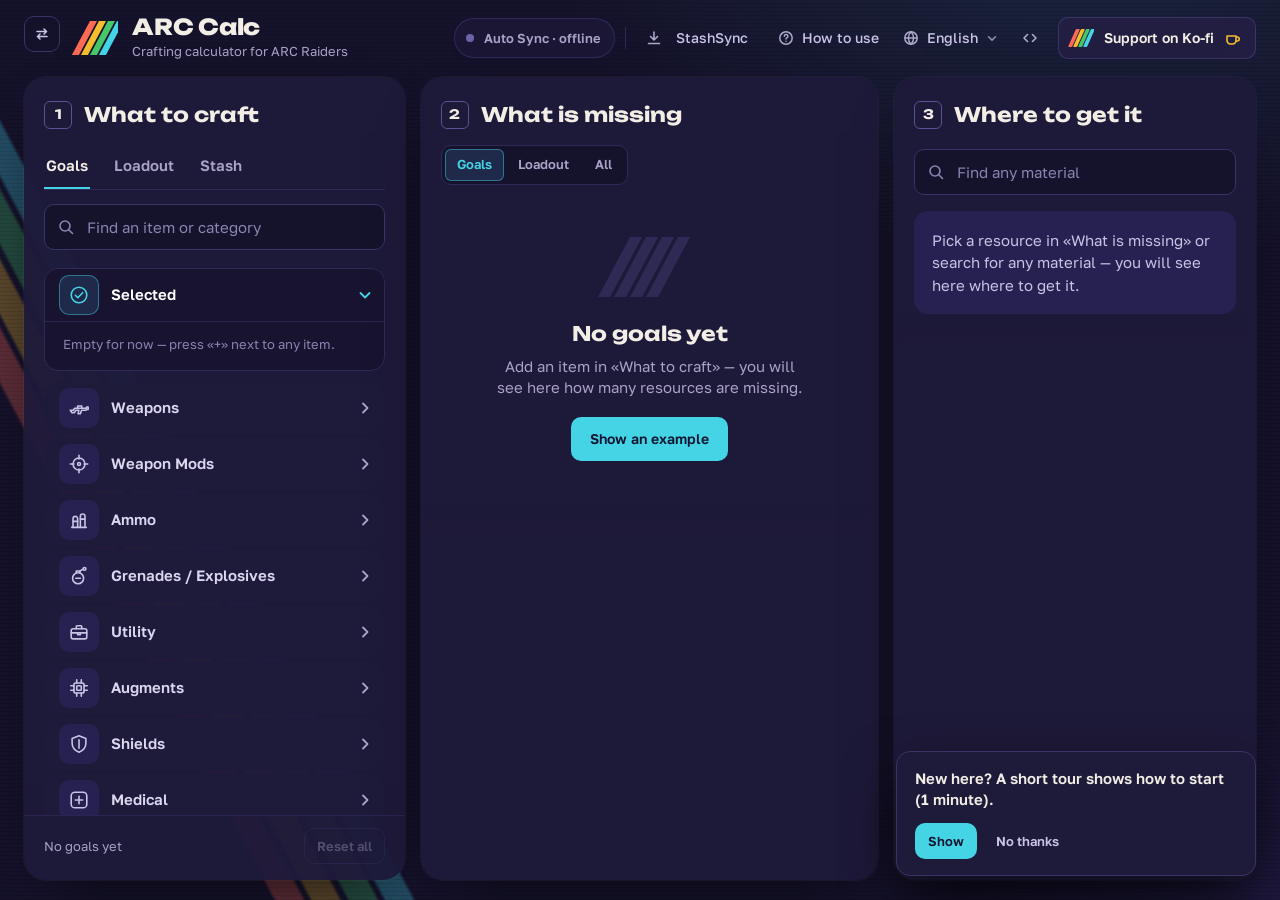
==== commit 29b04ef7: "Show a new version hint on the StashSync link. The link text now rolls from StashSync to New version" ====
--- a/index.html
+++ b/index.html
@@ -7,11 +7,11 @@
     <meta name="description" content="Crafting and resource calculator for ARC Raiders: goals, raid loadouts, stash and recycling.">
     <link rel="icon" href="favicon.ico" sizes="any">
     <link rel="icon" type="image/png" href="favicon.png">
-    <script src="design-switch.js?v=2"></script>
+    <script src="design-switch.js?v=3"></script>
     <link rel="preconnect" href="https://fonts.googleapis.com">
     <link rel="preconnect" href="https://fonts.gstatic.com" crossorigin>
     <link href="https://fonts.googleapis.com/css2?family=Unbounded:wght@500;700;800&family=Golos+Text:wght@400;500;600;700&display=swap" rel="stylesheet">
-    <link rel="stylesheet" href="new.css?v=18">
+    <link rel="stylesheet" href="new.css?v=19">
 </head>
 <body>
     <div id="app"></div>
@@ -19,9 +19,9 @@
     <script src="items.js?v=7"></script>
     <script src="i18n_items.js?v=3"></script>
     <script src="i18n.js?v=37"></script>
-    <script src="i18n_new.js?v=9"></script>
+    <script src="i18n_new.js?v=11"></script>
     <script src="amplify.js?v=2"></script>
     <script src="calc.js?v=2"></script>
-    <script src="new.js?v=15"></script>
+    <script src="new.js?v=18"></script>
 </body>
 </html>
--- a/new.css
+++ b/new.css
@@ -239,6 +239,15 @@
 .p-hl:hover .ic-globe-m{animation:ic-spin 1s ease-in-out}
 .p-hl:hover .ic-code-l{animation:ic-left .5s ease}
 .p-hl:hover .ic-code-r{animation:ic-right .5s ease}
+/* StashSync link: «StashSync» rolls up to «New version» and back until the link is clicked. */
+.p-ssl{display:inline-grid;height:20px;line-height:20px;overflow:hidden;text-align:center}
+.p-ssl>span{grid-area:1/1}
+.p-ssl-a{animation:ss-a 10s ease-in-out 2s infinite}
+.p-ssl-b{color:#7FE3F0;opacity:0;transform:translateY(100%);animation:ss-b 10s ease-in-out 2s infinite}
+@keyframes ss-a{0%,62%{opacity:1;transform:translateY(0)}68%,90%{opacity:0;transform:translateY(-100%)}91%{opacity:0;transform:translateY(100%)}97%,100%{opacity:1;transform:translateY(0)}}
+@keyframes ss-b{0%,62%{opacity:0;transform:translateY(100%)}68%,90%{opacity:1;transform:translateY(0)}96%{opacity:0;transform:translateY(-100%)}97%,100%{opacity:0;transform:translateY(100%)}}
+/* Phones show icons only, so the hint is a small dot there. */
+@media (max-width:700px){.p-hl-new{position:relative}.p-hl-new::after{content:'';position:absolute;top:9px;right:7px;width:6px;height:6px;border-radius:50%;background:#7FE3F0}}
 @keyframes ic-drop{0%{transform:translateY(0)}35%{transform:translateY(-3px);opacity:0}36%{transform:translateY(-4px);opacity:0}70%{transform:translateY(1px);opacity:1}100%{transform:translateY(0)}}
 @keyframes ic-base{0%,30%{transform:scaleX(1)}60%{transform:scaleX(.6)}100%{transform:scaleX(1)}}
 @keyframes ic-wiggle{0%,100%{transform:rotate(0)}25%{transform:rotate(-14deg)}55%{transform:rotate(10deg)}80%{transform:rotate(-4deg)}}
